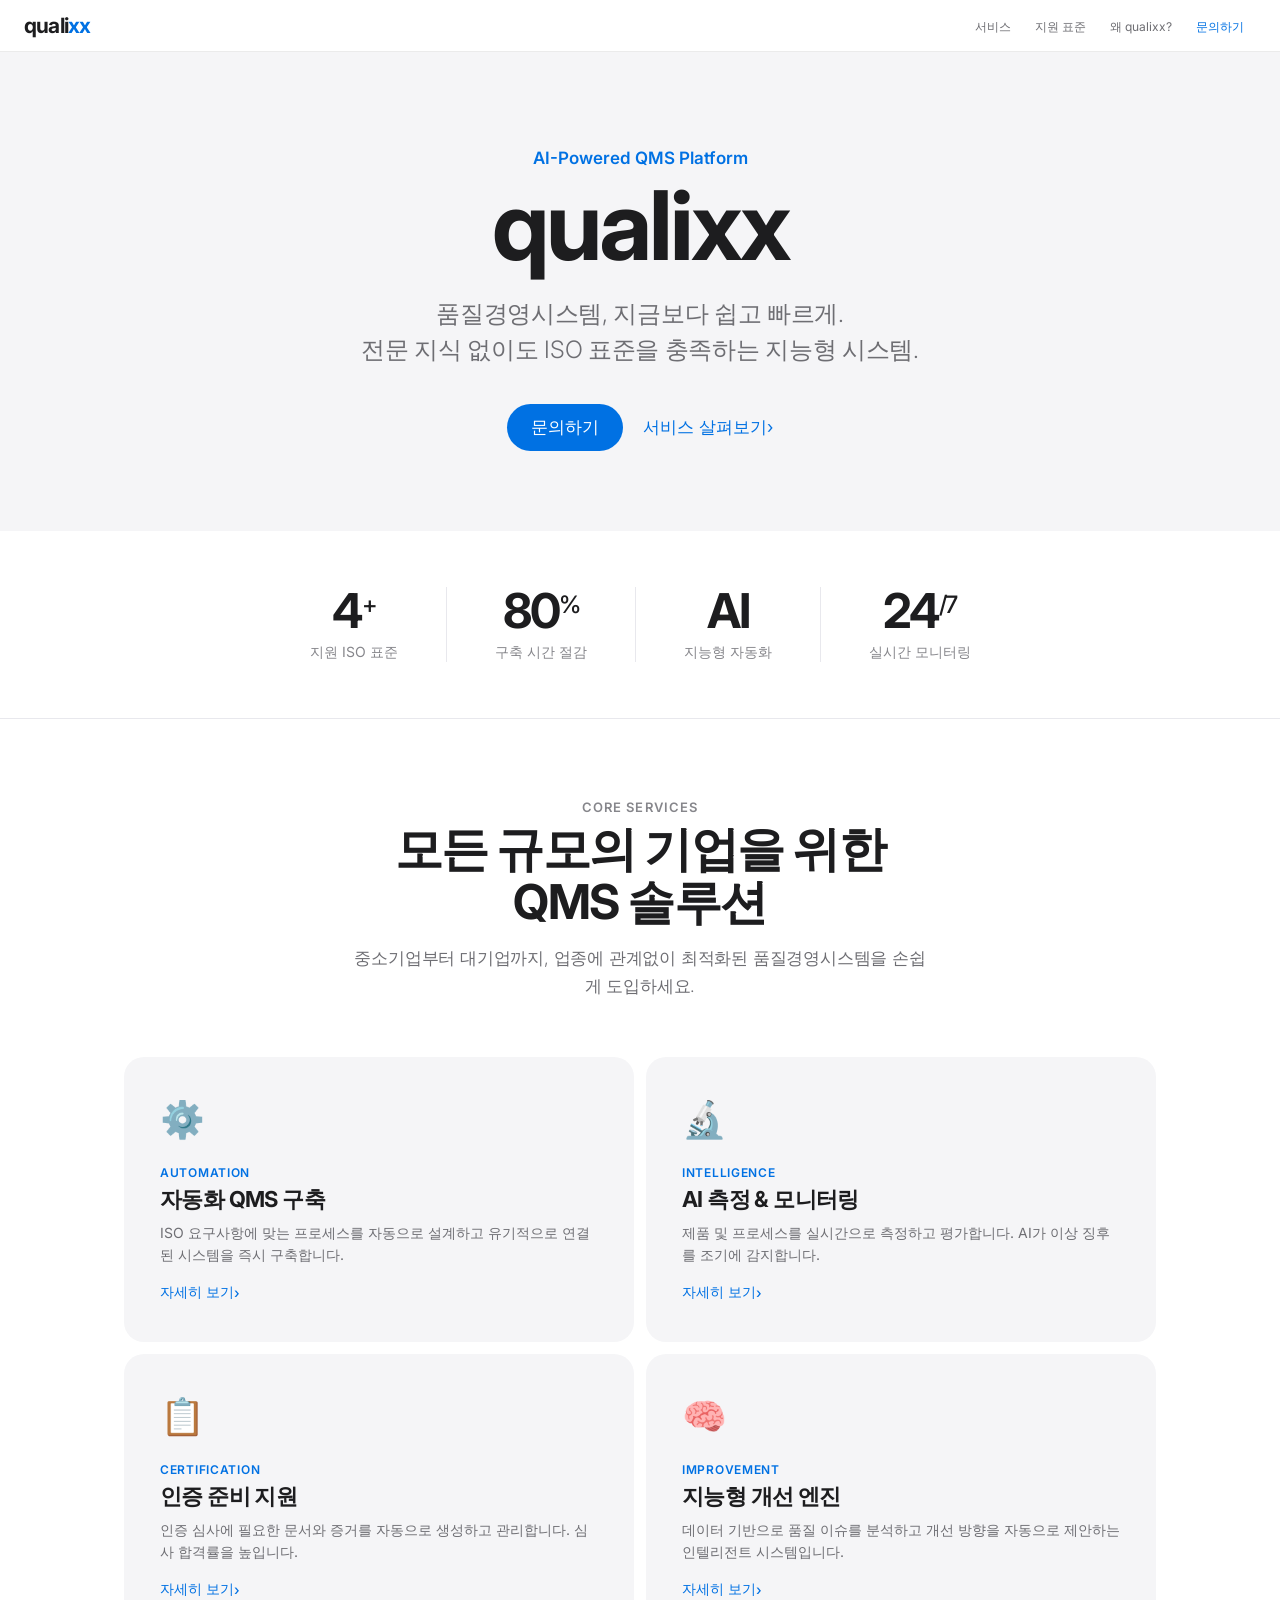
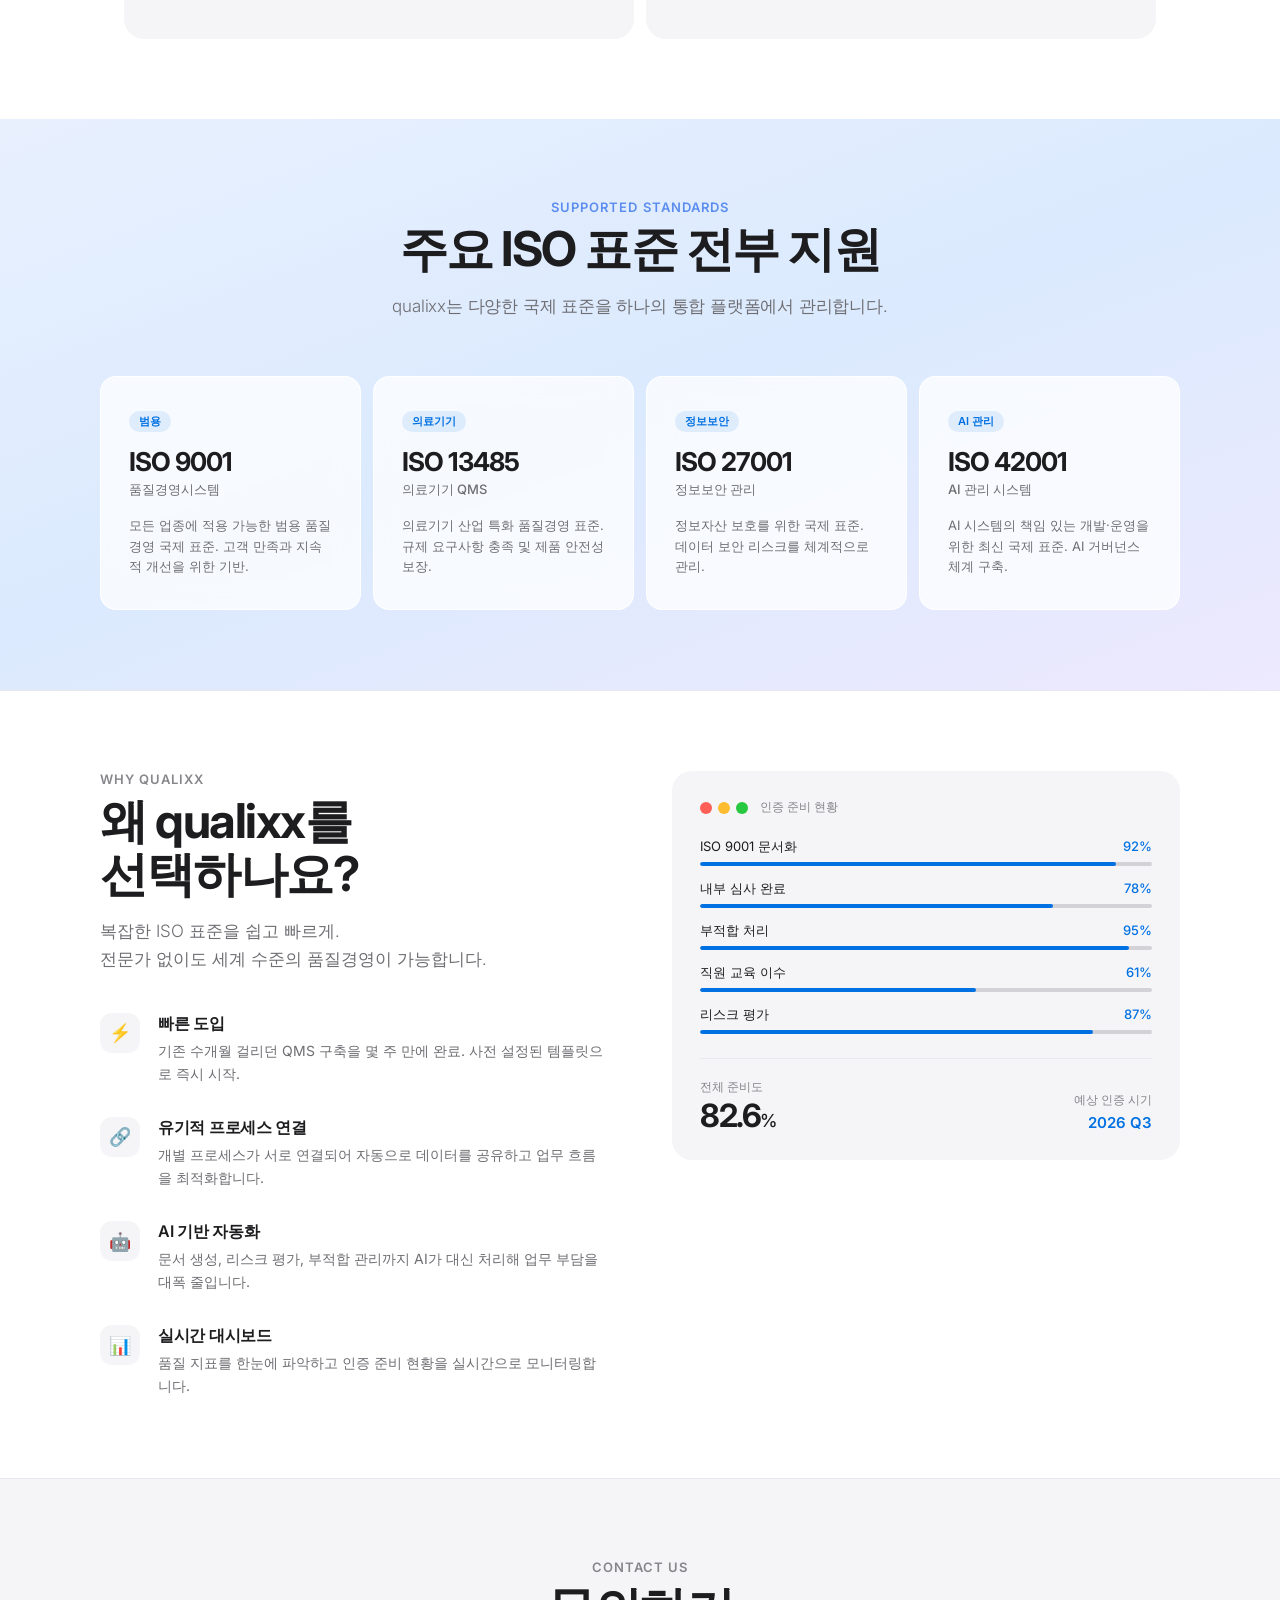
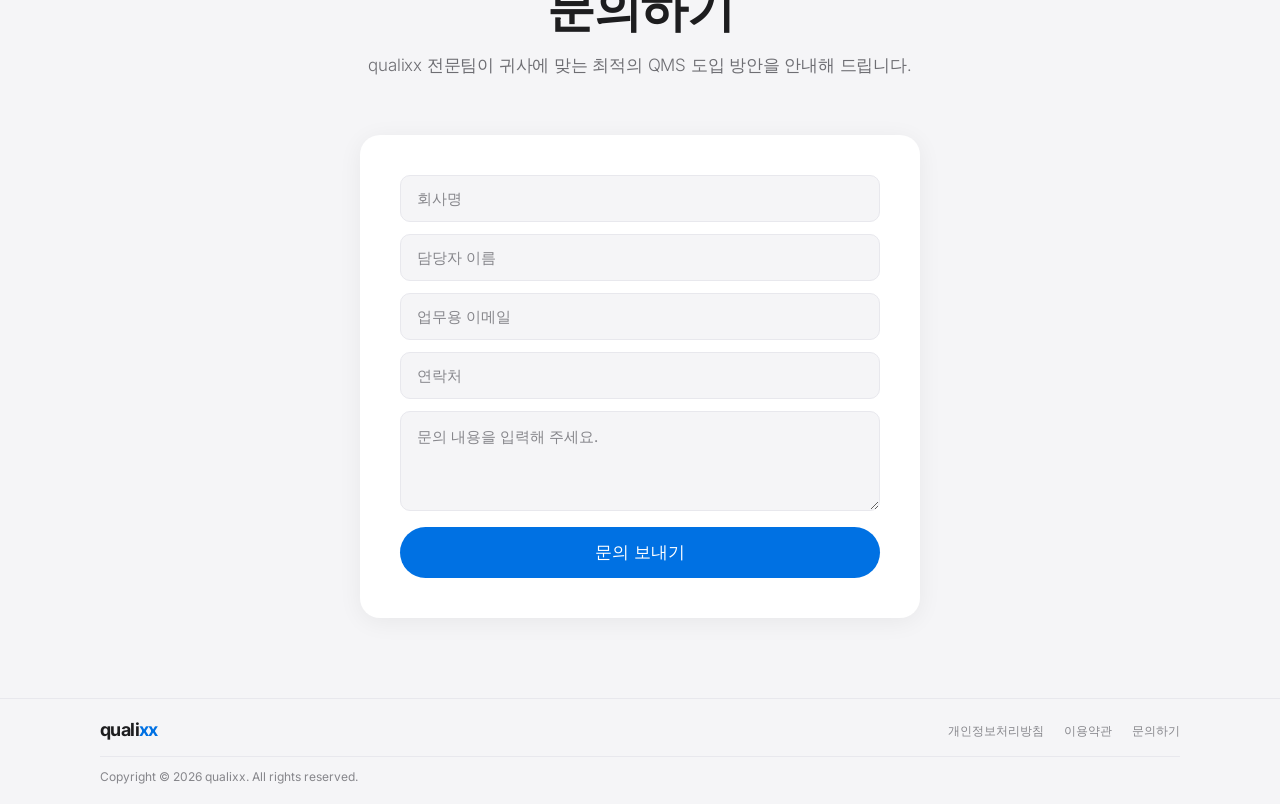
==== index.html @ cb3a75ba "Add files via upload" ====
<!DOCTYPE html>
<html lang="ko">
<head>
  <meta charset="UTF-8" />
  <meta name="viewport" content="width=device-width, initial-scale=1.0" />
  <title>qualixx — AI-Powered QMS Platform</title>
  <meta name="description" content="전문 지식 없이도 ISO 표준을 충족하는 품질경영시스템을 빠르게 구축하고 운영하세요." />
  <link rel="preconnect" href="https://fonts.googleapis.com" />
  <link rel="preconnect" href="https://fonts.gstatic.com" crossorigin />
  <link href="https://fonts.googleapis.com/css2?family=Inter:wght@300;400;500;600;700&display=swap" rel="stylesheet" />
  <style>
    * { margin: 0; padding: 0; box-sizing: border-box; }

    :root {
      --white: #ffffff;
      --black: #1d1d1f;
      --gray1: #f5f5f7;
      --gray2: #e8e8ed;
      --gray3: #d2d2d7;
      --blue: #0071e3;
      --blue-hover: #0077ed;
      --text-primary: #1d1d1f;
      --text-secondary: #6e6e73;
      --text-tertiary: #86868b;
    }

    body {
      font-family: 'Inter', -apple-system, BlinkMacSystemFont, 'Helvetica Neue', sans-serif;
      background: var(--white);
      color: var(--text-primary);
      -webkit-font-smoothing: antialiased;
      overflow-x: hidden;
    }

    /* NAV */
    nav {
      position: sticky; top: 0; z-index: 200;
      background: rgba(255,255,255,0.85);
      backdrop-filter: saturate(180%) blur(20px);
      -webkit-backdrop-filter: saturate(180%) blur(20px);
      border-bottom: 1px solid rgba(0,0,0,0.08);
      height: 52px; display: flex; align-items: center;
      padding: 0 24px; justify-content: space-between;
    }
    .nav-logo { font-size: 21px; font-weight: 700; letter-spacing: -0.8px; color: var(--black); text-decoration: none; }
    .nav-logo .q-accent { color: var(--blue); }
    .nav-links { display: flex; list-style: none; align-items: center; }
    .nav-links a { color: var(--text-secondary); text-decoration: none; font-size: 12px; padding: 0 12px; transition: color 0.15s; }
    .nav-links a:hover { color: var(--text-primary); }
    .nav-cta-link { color: var(--blue) !important; }

    /* HERO */
    .hero { background: var(--gray1); text-align: center; padding: 96px 24px 80px; }
    .hero-eyebrow { font-size: 17px; font-weight: 600; color: var(--blue); margin-bottom: 8px; animation: fadeUp 0.6s ease both; }
    .hero h1 { font-size: clamp(48px, 8vw, 96px); font-weight: 700; letter-spacing: -3px; line-height: 1.04; color: var(--black); margin-bottom: 20px; animation: fadeUp 0.6s 0.1s ease both; }
    .hero-sub { font-size: clamp(18px, 2.5vw, 24px); font-weight: 300; color: var(--text-secondary); line-height: 1.5; max-width: 600px; margin: 0 auto 36px; letter-spacing: -0.3px; animation: fadeUp 0.6s 0.2s ease both; }
    .hero-cta-row { display: flex; gap: 20px; justify-content: center; align-items: center; animation: fadeUp 0.6s 0.3s ease both; }
    @keyframes fadeUp { from { opacity: 0; transform: translateY(20px); } to { opacity: 1; transform: translateY(0); } }

    .cta-pill { display: inline-flex; align-items: center; background: var(--blue); color: #fff; font-size: 17px; font-weight: 400; padding: 12px 24px; border-radius: 980px; text-decoration: none; transition: background 0.15s; }
    .cta-pill:hover { background: var(--blue-hover); }
    .cta-link { font-size: 17px; font-weight: 400; color: var(--blue); text-decoration: none; display: inline-flex; align-items: center; transition: color 0.15s; }
    .cta-link:hover { color: var(--blue-hover); }
    .cta-link::after { content: ' ›'; }

    /* STATS */
    .stats-row { display: flex; justify-content: center; padding: 56px 24px; background: var(--white); border-bottom: 1px solid var(--gray2); }
    .stat-item { text-align: center; padding: 0 48px; border-right: 1px solid var(--gray2); }
    .stat-item:last-child { border-right: none; }
    .stat-num { font-size: 48px; font-weight: 700; letter-spacing: -2px; color: var(--black); line-height: 1; }
    .stat-num sup { font-size: 24px; font-weight: 500; vertical-align: top; margin-top: 6px; display: inline-block; }
    .stat-label { font-size: 14px; color: var(--text-tertiary); margin-top: 8px; }

    /* SECTION */
    .section { padding: 80px 24px; max-width: 1080px; margin: 0 auto; }
    .section-center { text-align: center; }
    .section-eyebrow { font-size: 13px; font-weight: 600; letter-spacing: 0.08em; text-transform: uppercase; color: var(--text-tertiary); margin-bottom: 8px; }
    .section-title { font-size: clamp(28px, 4vw, 48px); font-weight: 700; letter-spacing: -1.5px; color: var(--black); line-height: 1.1; margin-bottom: 16px; }
    .section-desc { font-size: 17px; font-weight: 300; color: var(--text-secondary); line-height: 1.65; max-width: 580px; margin: 0 auto 56px; letter-spacing: -0.2px; }

    /* SERVICES */
    .tile-grid { display: grid; grid-template-columns: 1fr 1fr; gap: 12px; }
    .tile { background: var(--gray1); border-radius: 20px; padding: 40px 36px; text-align: left; transition: background 0.2s; min-height: 240px; display: flex; flex-direction: column; justify-content: flex-end; }
    .tile:hover { background: #ebebf0; }
    .tile-icon { font-size: 36px; margin-bottom: auto; padding-bottom: 24px; display: block; }
    .tile-eyebrow { font-size: 12px; font-weight: 600; text-transform: uppercase; letter-spacing: 0.06em; color: var(--blue); margin-bottom: 6px; }
    .tile-title { font-size: 22px; font-weight: 700; letter-spacing: -0.6px; color: var(--black); line-height: 1.2; margin-bottom: 10px; }
    .tile-desc { font-size: 14px; color: var(--text-secondary); line-height: 1.6; }
    .tile-cta { display: inline-flex; align-items: center; margin-top: 16px; font-size: 14px; color: var(--blue); text-decoration: none; font-weight: 500; }
    .tile-cta::after { content: ' ›'; }
    .tile-cta:hover { color: var(--blue-hover); }

    /* ISO */
    .iso-section { background: linear-gradient(160deg, #e8f0fe 0%, #dbeafe 50%, #ede9fe 100%); padding: 80px 24px; }
    .iso-inner { max-width: 1080px; margin: 0 auto; }
    .iso-grid { display: grid; grid-template-columns: repeat(4, 1fr); gap: 12px; }
    .iso-tile { background: rgba(255,255,255,0.75); backdrop-filter: blur(12px); -webkit-backdrop-filter: blur(12px); border: 1px solid rgba(255,255,255,0.9); border-radius: 16px; padding: 32px 28px; transition: background 0.2s, transform 0.2s; }
    .iso-tile:hover { background: rgba(255,255,255,0.92); transform: translateY(-2px); }
    .iso-num { font-size: 26px; font-weight: 700; color: var(--black); letter-spacing: -1px; margin-bottom: 4px; }
    .iso-name { font-size: 13px; font-weight: 500; color: var(--text-secondary); margin-bottom: 16px; }
    .iso-badge { display: inline-block; background: rgba(0,113,227,0.1); color: var(--blue); font-size: 11px; font-weight: 600; padding: 3px 10px; border-radius: 980px; margin-bottom: 14px; }
    .iso-desc { font-size: 13px; color: var(--text-secondary); line-height: 1.6; }

    /* WHY */
    .why-section { background: var(--white); padding: 80px 24px; border-top: 1px solid var(--gray2); }
    .why-inner { max-width: 1080px; margin: 0 auto; display: grid; grid-template-columns: 1fr 1fr; gap: 64px; align-items: start; }
    .why-features { display: flex; flex-direction: column; gap: 32px; margin-top: 40px; }
    .why-item { display: flex; gap: 18px; }
    .why-icon-wrap { width: 40px; height: 40px; border-radius: 12px; background: var(--gray1); display: flex; align-items: center; justify-content: center; font-size: 18px; flex-shrink: 0; }
    .why-item-title { font-size: 16px; font-weight: 600; color: var(--black); letter-spacing: -0.3px; margin-bottom: 4px; }
    .why-item-desc { font-size: 14px; color: var(--text-secondary); line-height: 1.65; }

    /* DASHBOARD */
    .dashboard-panel { background: var(--gray1); border-radius: 20px; padding: 28px; }
    .dp-header { display: flex; align-items: center; gap: 6px; margin-bottom: 22px; }
    .dp-dot { width: 12px; height: 12px; border-radius: 50%; }
    .dp-dot-r { background: #ff5f57; } .dp-dot-y { background: #febc2e; } .dp-dot-g { background: #28c840; }
    .dp-label { font-size: 12px; color: var(--text-tertiary); margin-left: 6px; }
    .dp-prog-rows { display: flex; flex-direction: column; gap: 14px; }
    .dp-prog-label { display: flex; justify-content: space-between; margin-bottom: 6px; }
    .dp-prog-name { font-size: 13px; color: var(--text-primary); }
    .dp-prog-pct { font-size: 13px; color: var(--blue); font-weight: 500; }
    .dp-prog-track { height: 4px; background: var(--gray3); border-radius: 100px; overflow: hidden; }
    .dp-prog-fill { height: 100%; background: var(--blue); border-radius: 100px; }
    .dp-footer { margin-top: 24px; padding-top: 20px; border-top: 1px solid var(--gray2); display: flex; justify-content: space-between; align-items: flex-end; }
    .dp-total-label { font-size: 12px; color: var(--text-tertiary); }
    .dp-total-num { font-size: 32px; font-weight: 700; color: var(--black); letter-spacing: -1.5px; line-height: 1; margin-top: 4px; }
    .dp-total-num span { font-size: 18px; font-weight: 500; }
    .dp-cert-label { font-size: 12px; color: var(--text-tertiary); text-align: right; }
    .dp-cert-val { font-size: 15px; font-weight: 600; color: var(--blue); text-align: right; margin-top: 4px; }

    /* CONTACT */
    .contact-section { background: var(--gray1); padding: 80px 24px; text-align: center; border-top: 1px solid var(--gray2); }
    .contact-inner { max-width: 560px; margin: 0 auto; }
    .contact-card { background: var(--white); border-radius: 20px; padding: 40px; text-align: left; box-shadow: 0 4px 24px rgba(0,0,0,0.06); }
    .contact-input { width: 100%; background: var(--gray1); border: 1px solid var(--gray2); border-radius: 10px; padding: 13px 16px; color: var(--text-primary); font-size: 15px; font-family: 'Inter', sans-serif; outline: none; transition: border-color 0.2s, background 0.2s; margin-bottom: 12px; display: block; -webkit-appearance: none; }
    .contact-input::placeholder { color: var(--text-tertiary); }
    .contact-input:focus { border-color: var(--blue); background: var(--white); }
    textarea.contact-input { resize: vertical; min-height: 100px; line-height: 1.6; }
    .contact-submit { width: 100%; background: var(--blue); color: #fff; padding: 14px; border-radius: 980px; font-size: 17px; font-weight: 400; border: none; cursor: pointer; font-family: 'Inter', sans-serif; margin-top: 4px; transition: background 0.15s; }
    .contact-submit:hover { background: var(--blue-hover); }

    /* FOOTER */
    footer { background: var(--gray1); border-top: 1px solid var(--gray2); padding: 20px 24px; }
    .footer-top { max-width: 1080px; margin: 0 auto; display: flex; justify-content: space-between; align-items: center; padding-bottom: 16px; border-bottom: 1px solid var(--gray2); }
    .footer-logo { font-size: 18px; font-weight: 700; letter-spacing: -0.6px; color: var(--black); }
    .footer-logo .q-accent { color: var(--blue); }
    .footer-links { display: flex; gap: 20px; list-style: none; }
    .footer-links a { font-size: 12px; color: var(--text-tertiary); text-decoration: none; }
    .footer-links a:hover { color: var(--text-secondary); }
    .footer-bottom { max-width: 1080px; margin: 12px auto 0; font-size: 12px; color: var(--text-tertiary); }

    @media (max-width: 768px) {
      .tile-grid { grid-template-columns: 1fr; }
      .iso-grid { grid-template-columns: 1fr 1fr; }
      .why-inner { grid-template-columns: 1fr; gap: 40px; }
      .nav-links { display: none; }
      .stats-row { flex-wrap: wrap; gap: 32px; }
      .stat-item { border-right: none; padding: 0 24px; }
    }
  </style>
</head>
<body>

<!-- NAV -->
<nav>
  <a class="nav-logo" href="#">quali<span class="q-accent">xx</span></a>
  <ul class="nav-links">
    <li><a href="#services">서비스</a></li>
    <li><a href="#standards">지원 표준</a></li>
    <li><a href="#why">왜 qualixx?</a></li>
    <li><a href="#contact" class="nav-cta-link">문의하기</a></li>
  </ul>
</nav>

<!-- HERO -->
<div class="hero">
  <div class="hero-eyebrow">AI-Powered QMS Platform</div>
  <h1>qualixx</h1>
  <p class="hero-sub">품질경영시스템, 지금보다 쉽고 빠르게.<br>전문 지식 없이도 ISO 표준을 충족하는 지능형 시스템.</p>
  <div class="hero-cta-row">
    <a href="#contact" class="cta-pill">문의하기</a>
    <a href="#services" class="cta-link">서비스 살펴보기</a>
  </div>
</div>

<!-- STATS -->
<div class="stats-row">
  <div class="stat-item"><div class="stat-num">4<sup>+</sup></div><div class="stat-label">지원 ISO 표준</div></div>
  <div class="stat-item"><div class="stat-num">80<sup>%</sup></div><div class="stat-label">구축 시간 절감</div></div>
  <div class="stat-item"><div class="stat-num">AI</div><div class="stat-label">지능형 자동화</div></div>
  <div class="stat-item"><div class="stat-num">24<sup>/7</sup></div><div class="stat-label">실시간 모니터링</div></div>
</div>

<!-- SERVICES -->
<div class="section section-center" id="services">
  <div class="section-eyebrow">Core Services</div>
  <h2 class="section-title">모든 규모의 기업을 위한<br>QMS 솔루션</h2>
  <p class="section-desc">중소기업부터 대기업까지, 업종에 관계없이 최적화된 품질경영시스템을 손쉽게 도입하세요.</p>
  <div class="tile-grid">
    <div class="tile"><span class="tile-icon">⚙️</span><div class="tile-eyebrow">Automation</div><div class="tile-title">자동화 QMS 구축</div><div class="tile-desc">ISO 요구사항에 맞는 프로세스를 자동으로 설계하고 유기적으로 연결된 시스템을 즉시 구축합니다.</div><a class="tile-cta" href="#">자세히 보기</a></div>
    <div class="tile"><span class="tile-icon">🔬</span><div class="tile-eyebrow">Intelligence</div><div class="tile-title">AI 측정 & 모니터링</div><div class="tile-desc">제품 및 프로세스를 실시간으로 측정하고 평가합니다. AI가 이상 징후를 조기에 감지합니다.</div><a class="tile-cta" href="#">자세히 보기</a></div>
    <div class="tile"><span class="tile-icon">📋</span><div class="tile-eyebrow">Certification</div><div class="tile-title">인증 준비 지원</div><div class="tile-desc">인증 심사에 필요한 문서와 증거를 자동으로 생성하고 관리합니다. 심사 합격률을 높입니다.</div><a class="tile-cta" href="#">자세히 보기</a></div>
    <div class="tile"><span class="tile-icon">🧠</span><div class="tile-eyebrow">Improvement</div><div class="tile-title">지능형 개선 엔진</div><div class="tile-desc">데이터 기반으로 품질 이슈를 분석하고 개선 방향을 자동으로 제안하는 인텔리전트 시스템입니다.</div><a class="tile-cta" href="#">자세히 보기</a></div>
  </div>
</div>

<!-- ISO STANDARDS -->
<div class="iso-section" id="standards">
  <div class="iso-inner">
    <div style="text-align:center; margin-bottom:48px;">
      <div class="section-eyebrow" style="color:#5b8dee;">Supported Standards</div>
      <h2 class="section-title">주요 ISO 표준 전부 지원</h2>
      <p class="section-desc">qualixx는 다양한 국제 표준을 하나의 통합 플랫폼에서 관리합니다.</p>
    </div>
    <div class="iso-grid">
      <div class="iso-tile"><div class="iso-badge">범용</div><div class="iso-num">ISO 9001</div><div class="iso-name">품질경영시스템</div><div class="iso-desc">모든 업종에 적용 가능한 범용 품질경영 국제 표준. 고객 만족과 지속적 개선을 위한 기반.</div></div>
      <div class="iso-tile"><div class="iso-badge">의료기기</div><div class="iso-num">ISO 13485</div><div class="iso-name">의료기기 QMS</div><div class="iso-desc">의료기기 산업 특화 품질경영 표준. 규제 요구사항 충족 및 제품 안전성 보장.</div></div>
      <div class="iso-tile"><div class="iso-badge">정보보안</div><div class="iso-num">ISO 27001</div><div class="iso-name">정보보안 관리</div><div class="iso-desc">정보자산 보호를 위한 국제 표준. 데이터 보안 리스크를 체계적으로 관리.</div></div>
      <div class="iso-tile"><div class="iso-badge">AI 관리</div><div class="iso-num">ISO 42001</div><div class="iso-name">AI 관리 시스템</div><div class="iso-desc">AI 시스템의 책임 있는 개발·운영을 위한 최신 국제 표준. AI 거버넌스 체계 구축.</div></div>
    </div>
  </div>
</div>

<!-- WHY QUALIXX -->
<div class="why-section" id="why">
  <div class="why-inner">
    <div>
      <div class="section-eyebrow">Why qualixx</div>
      <h2 class="section-title">왜 qualixx를<br>선택하나요?</h2>
      <p style="font-size:17px;font-weight:300;color:var(--text-secondary);line-height:1.65;margin-top:16px;">복잡한 ISO 표준을 쉽고 빠르게.<br>전문가 없이도 세계 수준의 품질경영이 가능합니다.</p>
      <div class="why-features">
        <div class="why-item"><div class="why-icon-wrap">⚡</div><div><div class="why-item-title">빠른 도입</div><div class="why-item-desc">기존 수개월 걸리던 QMS 구축을 몇 주 만에 완료. 사전 설정된 템플릿으로 즉시 시작.</div></div></div>
        <div class="why-item"><div class="why-icon-wrap">🔗</div><div><div class="why-item-title">유기적 프로세스 연결</div><div class="why-item-desc">개별 프로세스가 서로 연결되어 자동으로 데이터를 공유하고 업무 흐름을 최적화합니다.</div></div></div>
        <div class="why-item"><div class="why-icon-wrap">🤖</div><div><div class="why-item-title">AI 기반 자동화</div><div class="why-item-desc">문서 생성, 리스크 평가, 부적합 관리까지 AI가 대신 처리해 업무 부담을 대폭 줄입니다.</div></div></div>
        <div class="why-item"><div class="why-icon-wrap">📊</div><div><div class="why-item-title">실시간 대시보드</div><div class="why-item-desc">품질 지표를 한눈에 파악하고 인증 준비 현황을 실시간으로 모니터링합니다.</div></div></div>
      </div>
    </div>
    <div>
      <div class="dashboard-panel">
        <div class="dp-header">
          <div class="dp-dot dp-dot-r"></div><div class="dp-dot dp-dot-y"></div><div class="dp-dot dp-dot-g"></div>
          <span class="dp-label">인증 준비 현황</span>
        </div>
        <div class="dp-prog-rows">
          <div><div class="dp-prog-label"><span class="dp-prog-name">ISO 9001 문서화</span><span class="dp-prog-pct">92%</span></div><div class="dp-prog-track"><div class="dp-prog-fill" style="width:92%;"></div></div></div>
          <div><div class="dp-prog-label"><span class="dp-prog-name">내부 심사 완료</span><span class="dp-prog-pct">78%</span></div><div class="dp-prog-track"><div class="dp-prog-fill" style="width:78%;"></div></div></div>
          <div><div class="dp-prog-label"><span class="dp-prog-name">부적합 처리</span><span class="dp-prog-pct">95%</span></div><div class="dp-prog-track"><div class="dp-prog-fill" style="width:95%;"></div></div></div>
          <div><div class="dp-prog-label"><span class="dp-prog-name">직원 교육 이수</span><span class="dp-prog-pct">61%</span></div><div class="dp-prog-track"><div class="dp-prog-fill" style="width:61%;"></div></div></div>
          <div><div class="dp-prog-label"><span class="dp-prog-name">리스크 평가</span><span class="dp-prog-pct">87%</span></div><div class="dp-prog-track"><div class="dp-prog-fill" style="width:87%;"></div></div></div>
        </div>
        <div class="dp-footer">
          <div><div class="dp-total-label">전체 준비도</div><div class="dp-total-num">82.6<span>%</span></div></div>
          <div><div class="dp-cert-label">예상 인증 시기</div><div class="dp-cert-val">2026 Q3</div></div>
        </div>
      </div>
    </div>
  </div>
</div>

<!-- CONTACT -->
<div class="contact-section" id="contact">
  <div class="contact-inner">
    <div class="section-eyebrow">Contact Us</div>
    <h2 class="section-title">문의하기</h2>
    <p class="section-desc">qualixx 전문팀이 귀사에 맞는 최적의 QMS 도입 방안을 안내해 드립니다.</p>
    <div class="contact-card">
      <input type="text" class="contact-input" id="f-company" placeholder="회사명" />
      <input type="text" class="contact-input" id="f-name" placeholder="담당자 이름" />
      <input type="email" class="contact-input" id="f-email" placeholder="업무용 이메일" />
      <input type="tel" class="contact-input" id="f-tel" placeholder="연락처" />
      <textarea class="contact-input" id="f-msg" placeholder="문의 내용을 입력해 주세요."></textarea>
      <button class="contact-submit" id="sendBtn">문의 보내기</button>
    </div>
  </div>
</div>

<!-- FOOTER -->
<footer>
  <div class="footer-top">
    <div class="footer-logo">quali<span class="q-accent">xx</span></div>
    <ul class="footer-links">
      <li><a href="#">개인정보처리방침</a></li>
      <li><a href="#">이용약관</a></li>
      <li><a href="#contact">문의하기</a></li>
    </ul>
  </div>
  <div class="footer-bottom">Copyright © 2026 qualixx. All rights reserved.</div>
</footer>

<script>
  document.getElementById('sendBtn').addEventListener('click', function () {
    var company = document.getElementById('f-company').value.trim();
    var name    = document.getElementById('f-name').value.trim();
    var email   = document.getElementById('f-email').value.trim();
    var tel     = document.getElementById('f-tel').value.trim();
    var msg     = document.getElementById('f-msg').value.trim();
    if (!company || !name || !email || !msg) {
      alert('회사명, 담당자 이름, 이메일, 문의 내용은 필수 항목입니다.');
      return;
    }
    var subject = encodeURIComponent('[qualixx 문의] ' + company + ' - ' + name);
    var body = encodeURIComponent(
      '회사명: ' + company + '\n' +
      '담당자: ' + name + '\n' +
      '이메일: ' + email + '\n' +
      '연락처: ' + (tel || '미입력') + '\n\n' +
      '문의 내용:\n' + msg
    );
    window.location.href = 'mailto:support@qualixx.ai?subject=' + subject + '&body=' + body;
  });
</script>

</body>
</html>
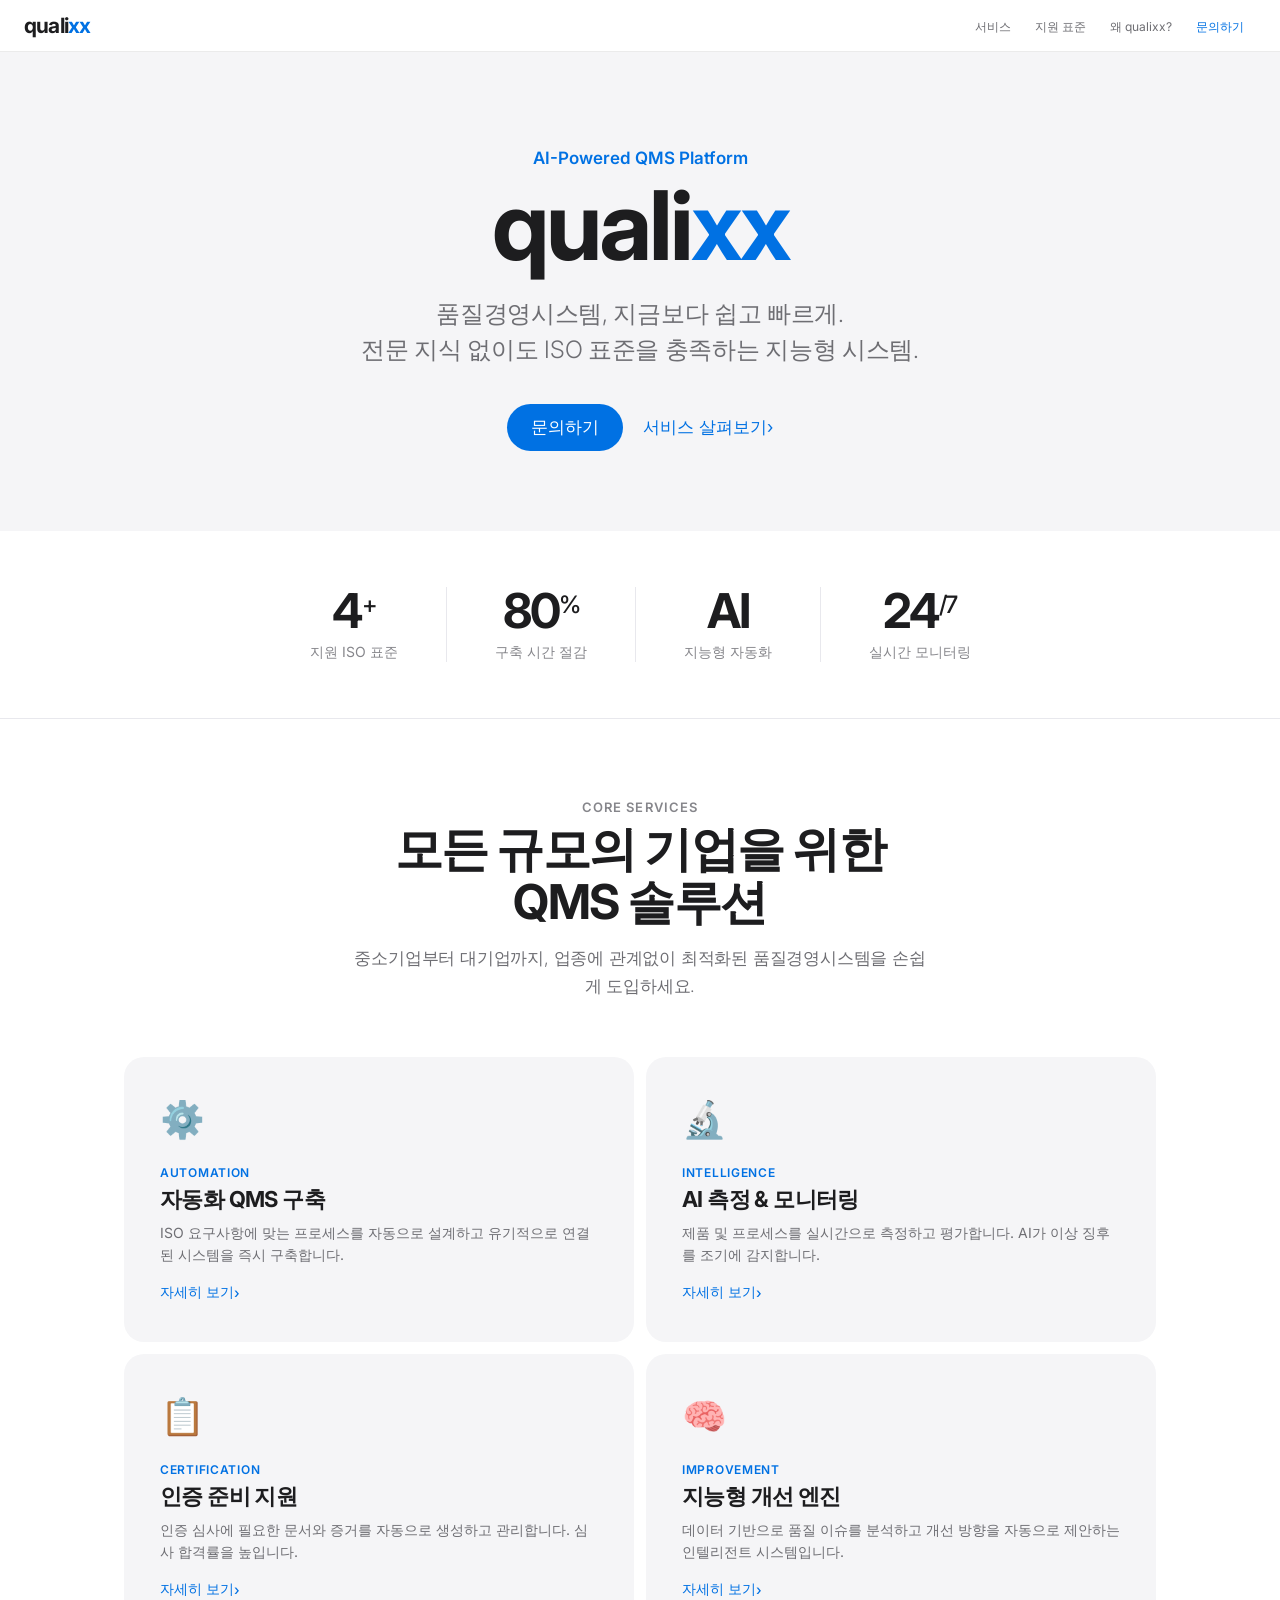
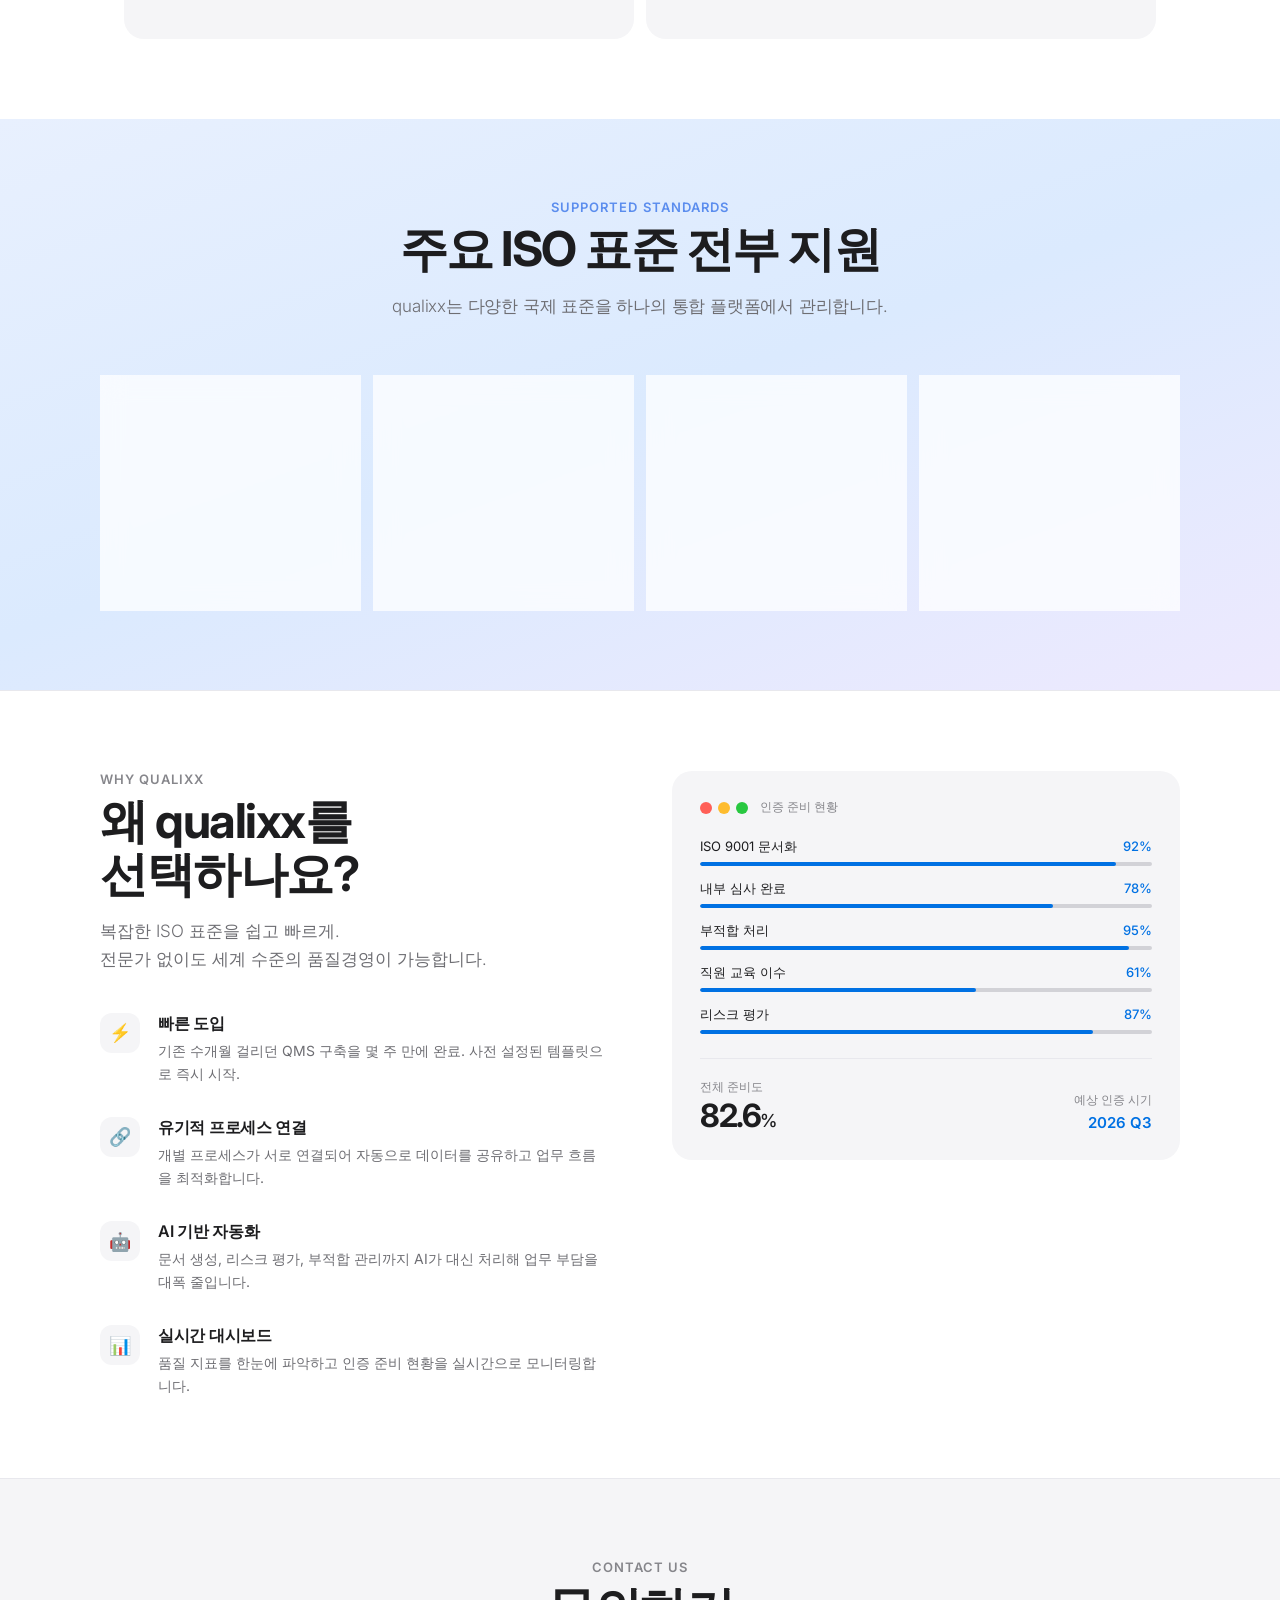
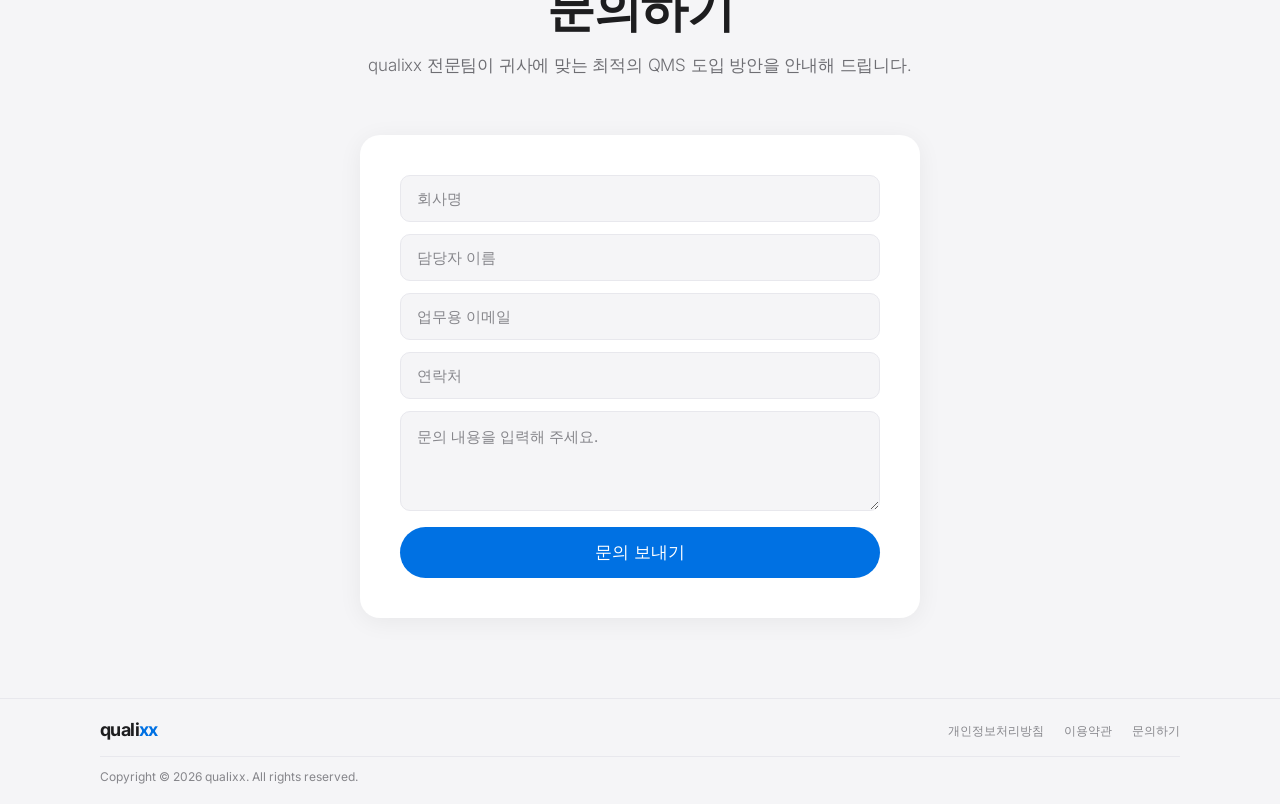
==== commit 8d524230: "Add files via upload" ====
--- a/index.html
+++ b/index.html
@@ -32,7 +32,6 @@
       overflow-x: hidden;
     }
 
-    /* NAV */
     nav {
       position: sticky; top: 0; z-index: 200;
       background: rgba(255,255,255,0.85);
@@ -49,10 +48,10 @@
     .nav-links a:hover { color: var(--text-primary); }
     .nav-cta-link { color: var(--blue) !important; }
 
-    /* HERO */
     .hero { background: var(--gray1); text-align: center; padding: 96px 24px 80px; }
     .hero-eyebrow { font-size: 17px; font-weight: 600; color: var(--blue); margin-bottom: 8px; animation: fadeUp 0.6s ease both; }
     .hero h1 { font-size: clamp(48px, 8vw, 96px); font-weight: 700; letter-spacing: -3px; line-height: 1.04; color: var(--black); margin-bottom: 20px; animation: fadeUp 0.6s 0.1s ease both; }
+    .hero h1 .q-accent { color: var(--blue); }
     .hero-sub { font-size: clamp(18px, 2.5vw, 24px); font-weight: 300; color: var(--text-secondary); line-height: 1.5; max-width: 600px; margin: 0 auto 36px; letter-spacing: -0.3px; animation: fadeUp 0.6s 0.2s ease both; }
     .hero-cta-row { display: flex; gap: 20px; justify-content: center; align-items: center; animation: fadeUp 0.6s 0.3s ease both; }
     @keyframes fadeUp { from { opacity: 0; transform: translateY(20px); } to { opacity: 1; transform: translateY(0); } }
@@ -63,7 +62,6 @@
     .cta-link:hover { color: var(--blue-hover); }
     .cta-link::after { content: ' ›'; }
 
-    /* STATS */
     .stats-row { display: flex; justify-content: center; padding: 56px 24px; background: var(--white); border-bottom: 1px solid var(--gray2); }
     .stat-item { text-align: center; padding: 0 48px; border-right: 1px solid var(--gray2); }
     .stat-item:last-child { border-right: none; }
@@ -71,14 +69,12 @@
     .stat-num sup { font-size: 24px; font-weight: 500; vertical-align: top; margin-top: 6px; display: inline-block; }
     .stat-label { font-size: 14px; color: var(--text-tertiary); margin-top: 8px; }
 
-    /* SECTION */
     .section { padding: 80px 24px; max-width: 1080px; margin: 0 auto; }
     .section-center { text-align: center; }
     .section-eyebrow { font-size: 13px; font-weight: 600; letter-spacing: 0.08em; text-transform: uppercase; color: var(--text-tertiary); margin-bottom: 8px; }
     .section-title { font-size: clamp(28px, 4vw, 48px); font-weight: 700; letter-spacing: -1.5px; color: var(--black); line-height: 1.1; margin-bottom: 16px; }
     .section-desc { font-size: 17px; font-weight: 300; color: var(--text-secondary); line-height: 1.65; max-width: 580px; margin: 0 auto 56px; letter-spacing: -0.2px; }
 
-    /* SERVICES */
     .tile-grid { display: grid; grid-template-columns: 1fr 1fr; gap: 12px; }
     .tile { background: var(--gray1); border-radius: 20px; padding: 40px 36px; text-align: left; transition: background 0.2s; min-height: 240px; display: flex; flex-direction: column; justify-content: flex-end; }
     .tile:hover { background: #ebebf0; }
@@ -90,7 +86,6 @@
     .tile-cta::after { content: ' ›'; }
     .tile-cta:hover { color: var(--blue-hover); }
 
-    /* ISO */
     .iso-section { background: linear-gradient(160deg, #e8f0fe 0%, #dbeafe 50%, #ede9fe 100%); padding: 80px 24px; }
     .iso-inner { max-width: 1080px; margin: 0 auto; }
     .iso-grid { display: grid; grid-template-columns: repeat(4, 1fr); gap: 12px; }
@@ -101,7 +96,6 @@
     .iso-badge { display: inline-block; background: rgba(0,113,227,0.1); color: var(--blue); font-size: 11px; font-weight: 600; padding: 3px 10px; border-radius: 980px; margin-bottom: 14px; }
     .iso-desc { font-size: 13px; color: var(--text-secondary); line-height: 1.6; }
 
-    /* WHY */
     .why-section { background: var(--white); padding: 80px 24px; border-top: 1px solid var(--gray2); }
     .why-inner { max-width: 1080px; margin: 0 auto; display: grid; grid-template-columns: 1fr 1fr; gap: 64px; align-items: start; }
     .why-features { display: flex; flex-direction: column; gap: 32px; margin-top: 40px; }
@@ -110,7 +104,6 @@
     .why-item-title { font-size: 16px; font-weight: 600; color: var(--black); letter-spacing: -0.3px; margin-bottom: 4px; }
     .why-item-desc { font-size: 14px; color: var(--text-secondary); line-height: 1.65; }
 
-    /* DASHBOARD */
     .dashboard-panel { background: var(--gray1); border-radius: 20px; padding: 28px; }
     .dp-header { display: flex; align-items: center; gap: 6px; margin-bottom: 22px; }
     .dp-dot { width: 12px; height: 12px; border-radius: 50%; }
@@ -129,7 +122,6 @@
     .dp-cert-label { font-size: 12px; color: var(--text-tertiary); text-align: right; }
     .dp-cert-val { font-size: 15px; font-weight: 600; color: var(--blue); text-align: right; margin-top: 4px; }
 
-    /* CONTACT */
     .contact-section { background: var(--gray1); padding: 80px 24px; text-align: center; border-top: 1px solid var(--gray2); }
     .contact-inner { max-width: 560px; margin: 0 auto; }
     .contact-card { background: var(--white); border-radius: 20px; padding: 40px; text-align: left; box-shadow: 0 4px 24px rgba(0,0,0,0.06); }
@@ -140,7 +132,6 @@
     .contact-submit { width: 100%; background: var(--blue); color: #fff; padding: 14px; border-radius: 980px; font-size: 17px; font-weight: 400; border: none; cursor: pointer; font-family: 'Inter', sans-serif; margin-top: 4px; transition: background 0.15s; }
     .contact-submit:hover { background: var(--blue-hover); }
 
-    /* FOOTER */
     footer { background: var(--gray1); border-top: 1px solid var(--gray2); padding: 20px 24px; }
     .footer-top { max-width: 1080px; margin: 0 auto; display: flex; justify-content: space-between; align-items: center; padding-bottom: 16px; border-bottom: 1px solid var(--gray2); }
     .footer-logo { font-size: 18px; font-weight: 700; letter-spacing: -0.6px; color: var(--black); }
@@ -162,7 +153,6 @@
 </head>
 <body>
 
-<!-- NAV -->
 <nav>
   <a class="nav-logo" href="#">quali<span class="q-accent">xx</span></a>
   <ul class="nav-links">
@@ -173,10 +163,9 @@
   </ul>
 </nav>
 
-<!-- HERO -->
 <div class="hero">
   <div class="hero-eyebrow">AI-Powered QMS Platform</div>
-  <h1>qualixx</h1>
+  <h1>quali<span class="q-accent">xx</span></h1>
   <p class="hero-sub">품질경영시스템, 지금보다 쉽고 빠르게.<br>전문 지식 없이도 ISO 표준을 충족하는 지능형 시스템.</p>
   <div class="hero-cta-row">
     <a href="#contact" class="cta-pill">문의하기</a>
@@ -184,7 +173,6 @@
   </div>
 </div>
 
-<!-- STATS -->
 <div class="stats-row">
   <div class="stat-item"><div class="stat-num">4<sup>+</sup></div><div class="stat-label">지원 ISO 표준</div></div>
   <div class="stat-item"><div class="stat-num">80<sup>%</sup></div><div class="stat-label">구축 시간 절감</div></div>
@@ -192,7 +180,6 @@
   <div class="stat-item"><div class="stat-num">24<sup>/7</sup></div><div class="stat-label">실시간 모니터링</div></div>
 </div>
 
-<!-- SERVICES -->
 <div class="section section-center" id="services">
   <div class="section-eyebrow">Core Services</div>
   <h2 class="section-title">모든 규모의 기업을 위한<br>QMS 솔루션</h2>
@@ -205,7 +192,6 @@
   </div>
 </div>
 
-<!-- ISO STANDARDS -->
 <div class="iso-section" id="standards">
   <div class="iso-inner">
     <div style="text-align:center; margin-bottom:48px;">
@@ -222,7 +208,6 @@
   </div>
 </div>
 
-<!-- WHY QUALIXX -->
 <div class="why-section" id="why">
   <div class="why-inner">
     <div>
@@ -258,7 +243,6 @@
   </div>
 </div>
 
-<!-- CONTACT -->
 <div class="contact-section" id="contact">
   <div class="contact-inner">
     <div class="section-eyebrow">Contact Us</div>
@@ -275,7 +259,6 @@
   </div>
 </div>
 
-<!-- FOOTER -->
 <footer>
   <div class="footer-top">
     <div class="footer-logo">quali<span class="q-accent">xx</span></div>
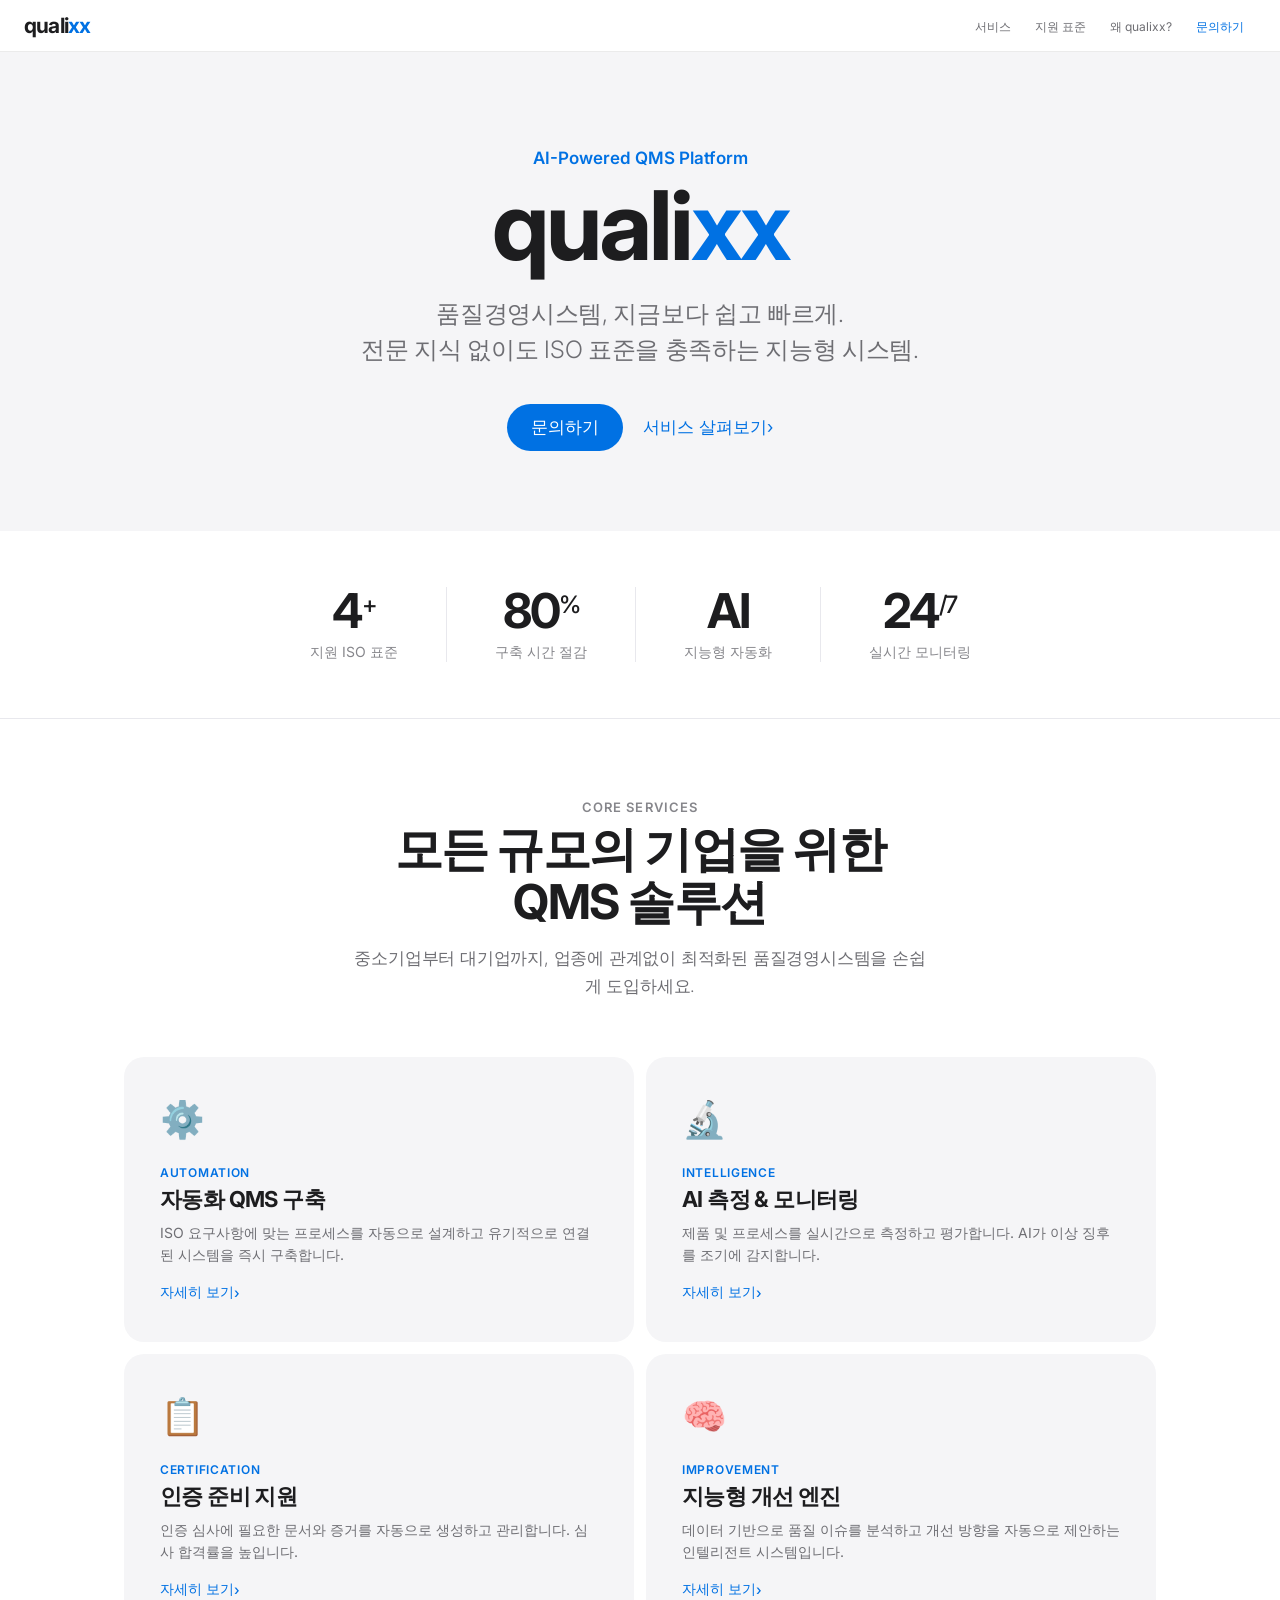
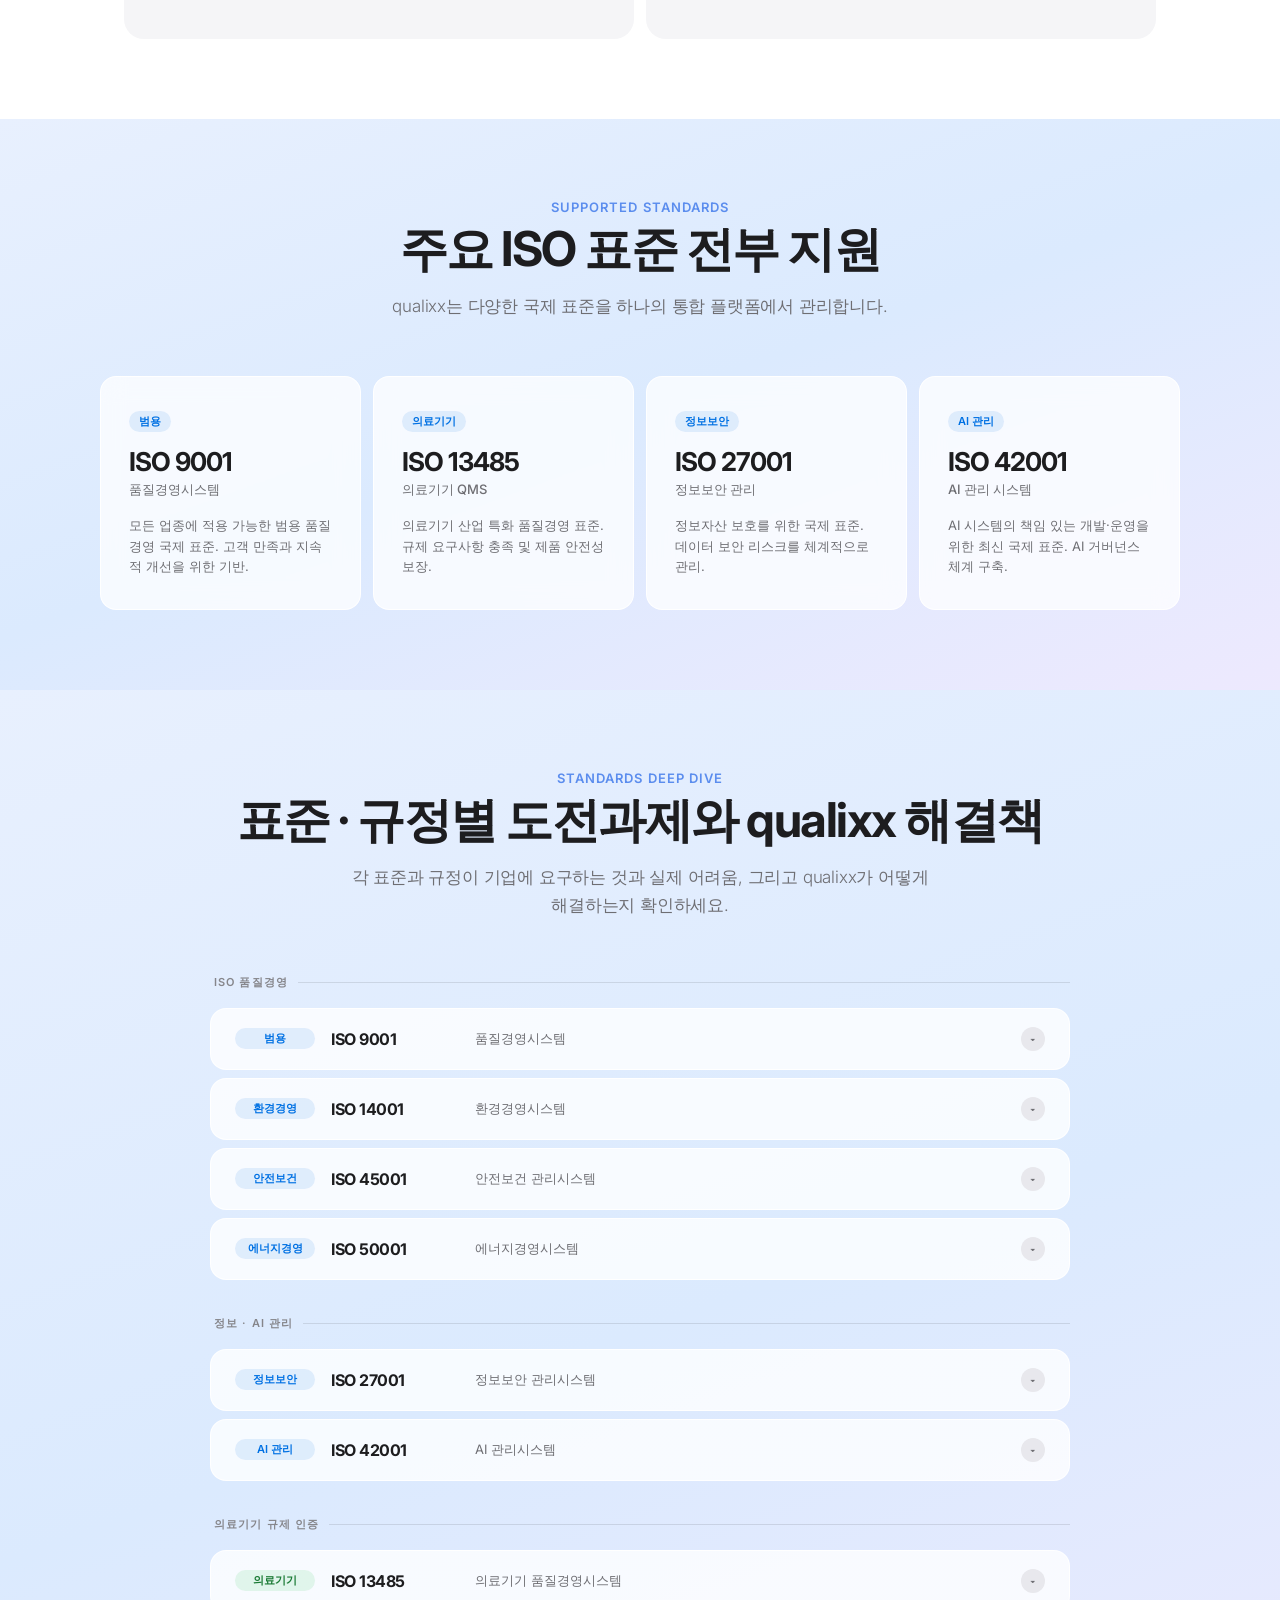
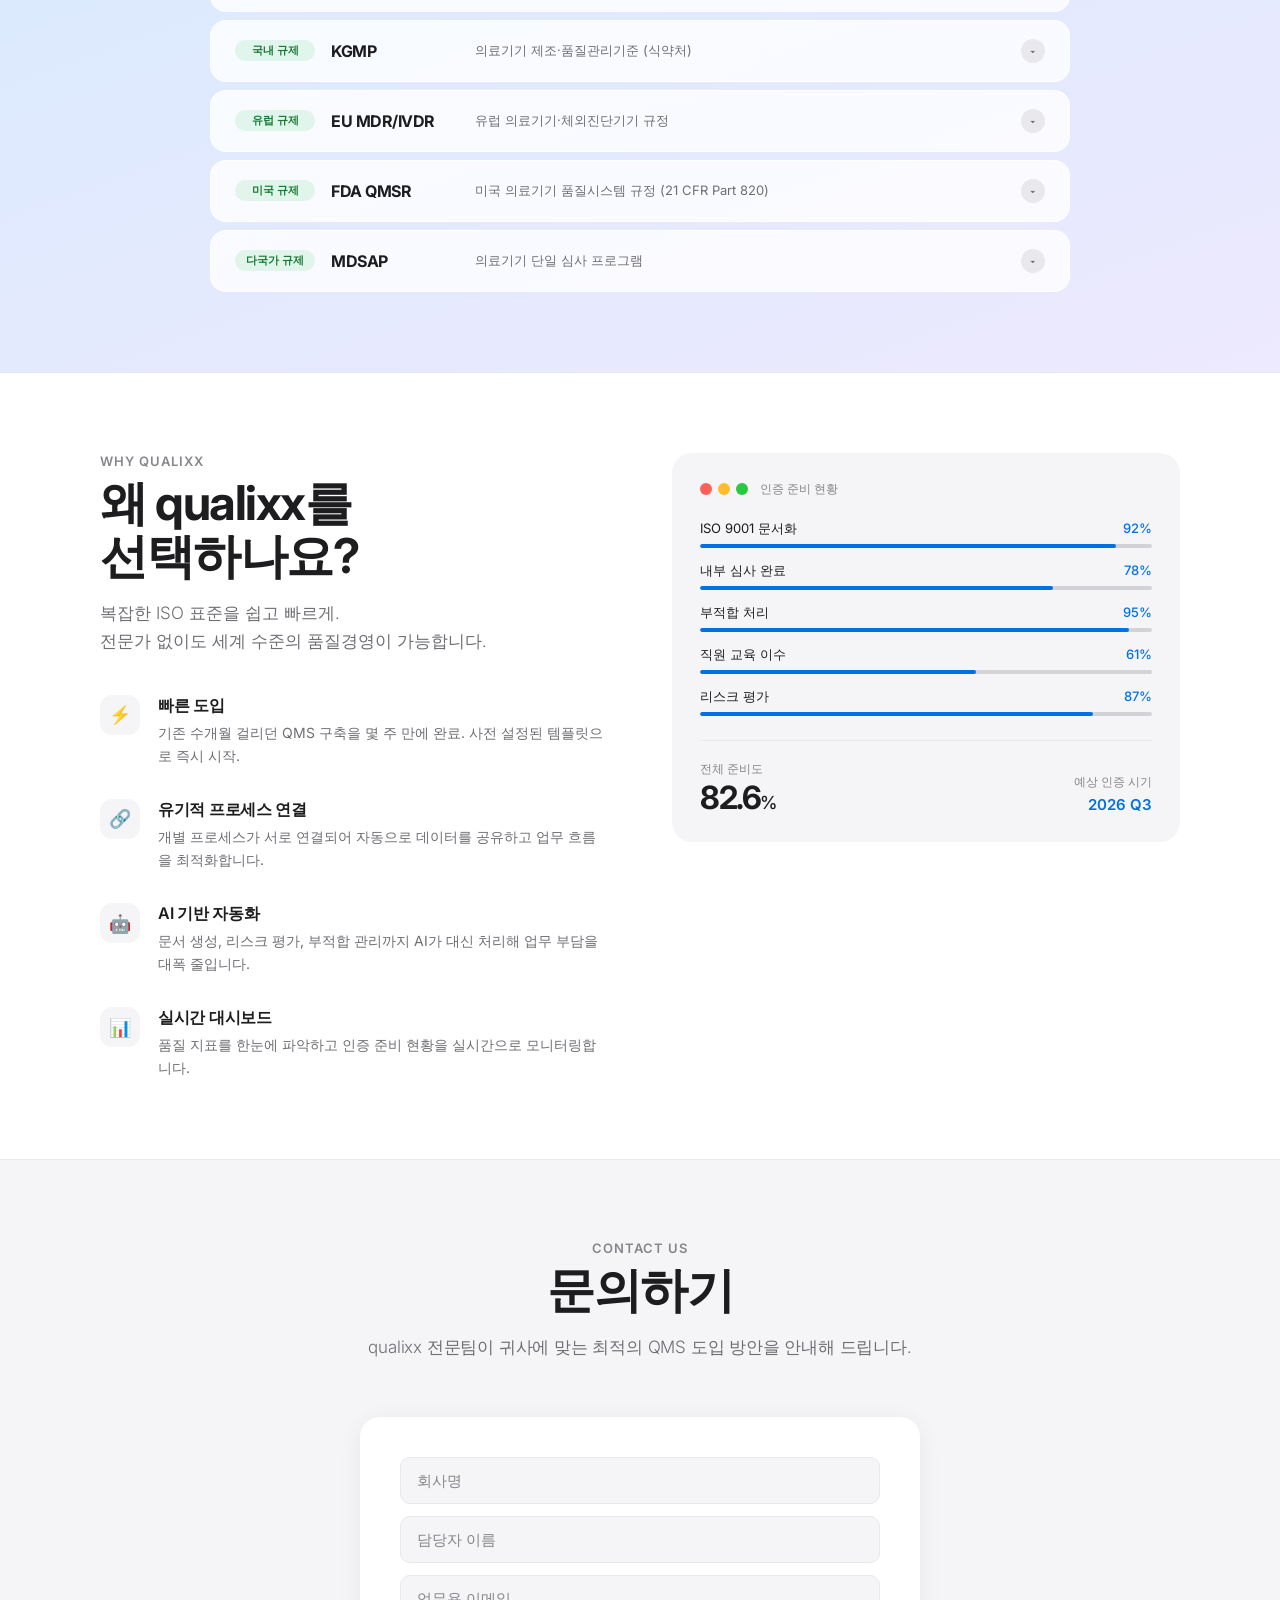
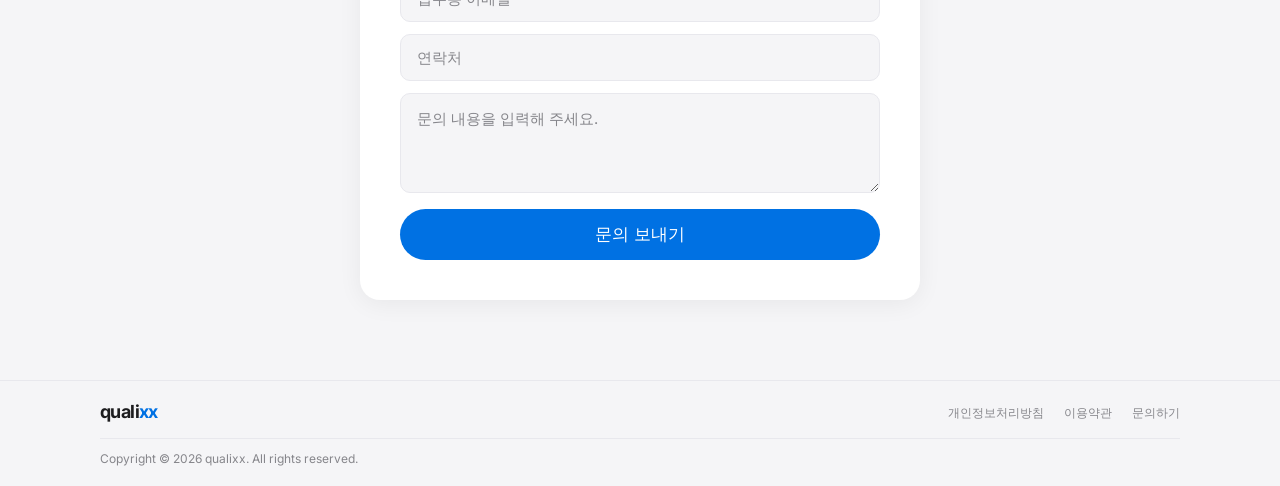
==== commit 8d48d8e9: "Add files via upload" ====
--- a/index.html
+++ b/index.html
@@ -9,150 +9,170 @@
   <link rel="preconnect" href="https://fonts.gstatic.com" crossorigin />
   <link href="https://fonts.googleapis.com/css2?family=Inter:wght@300;400;500;600;700&display=swap" rel="stylesheet" />
   <style>
-    * { margin: 0; padding: 0; box-sizing: border-box; }
-
+    * { margin:0; padding:0; box-sizing:border-box; }
     :root {
-      --white: #ffffff;
-      --black: #1d1d1f;
-      --gray1: #f5f5f7;
-      --gray2: #e8e8ed;
-      --gray3: #d2d2d7;
-      --blue: #0071e3;
-      --blue-hover: #0077ed;
-      --text-primary: #1d1d1f;
-      --text-secondary: #6e6e73;
-      --text-tertiary: #86868b;
+      --white:#ffffff; --black:#1d1d1f; --gray1:#f5f5f7; --gray2:#e8e8ed; --gray3:#d2d2d7;
+      --blue:#0071e3; --blue-hover:#0077ed;
+      --text-primary:#1d1d1f; --text-secondary:#6e6e73; --text-tertiary:#86868b;
     }
-
-    body {
-      font-family: 'Inter', -apple-system, BlinkMacSystemFont, 'Helvetica Neue', sans-serif;
-      background: var(--white);
-      color: var(--text-primary);
-      -webkit-font-smoothing: antialiased;
-      overflow-x: hidden;
-    }
-
-    nav {
-      position: sticky; top: 0; z-index: 200;
-      background: rgba(255,255,255,0.85);
-      backdrop-filter: saturate(180%) blur(20px);
-      -webkit-backdrop-filter: saturate(180%) blur(20px);
-      border-bottom: 1px solid rgba(0,0,0,0.08);
-      height: 52px; display: flex; align-items: center;
-      padding: 0 24px; justify-content: space-between;
-    }
-    .nav-logo { font-size: 21px; font-weight: 700; letter-spacing: -0.8px; color: var(--black); text-decoration: none; }
-    .nav-logo .q-accent { color: var(--blue); }
-    .nav-links { display: flex; list-style: none; align-items: center; }
-    .nav-links a { color: var(--text-secondary); text-decoration: none; font-size: 12px; padding: 0 12px; transition: color 0.15s; }
-    .nav-links a:hover { color: var(--text-primary); }
-    .nav-cta-link { color: var(--blue) !important; }
-
-    .hero { background: var(--gray1); text-align: center; padding: 96px 24px 80px; }
-    .hero-eyebrow { font-size: 17px; font-weight: 600; color: var(--blue); margin-bottom: 8px; animation: fadeUp 0.6s ease both; }
-    .hero h1 { font-size: clamp(48px, 8vw, 96px); font-weight: 700; letter-spacing: -3px; line-height: 1.04; color: var(--black); margin-bottom: 20px; animation: fadeUp 0.6s 0.1s ease both; }
-    .hero h1 .q-accent { color: var(--blue); }
-    .hero-sub { font-size: clamp(18px, 2.5vw, 24px); font-weight: 300; color: var(--text-secondary); line-height: 1.5; max-width: 600px; margin: 0 auto 36px; letter-spacing: -0.3px; animation: fadeUp 0.6s 0.2s ease both; }
-    .hero-cta-row { display: flex; gap: 20px; justify-content: center; align-items: center; animation: fadeUp 0.6s 0.3s ease both; }
-    @keyframes fadeUp { from { opacity: 0; transform: translateY(20px); } to { opacity: 1; transform: translateY(0); } }
-
-    .cta-pill { display: inline-flex; align-items: center; background: var(--blue); color: #fff; font-size: 17px; font-weight: 400; padding: 12px 24px; border-radius: 980px; text-decoration: none; transition: background 0.15s; }
-    .cta-pill:hover { background: var(--blue-hover); }
-    .cta-link { font-size: 17px; font-weight: 400; color: var(--blue); text-decoration: none; display: inline-flex; align-items: center; transition: color 0.15s; }
-    .cta-link:hover { color: var(--blue-hover); }
-    .cta-link::after { content: ' ›'; }
-
-    .stats-row { display: flex; justify-content: center; padding: 56px 24px; background: var(--white); border-bottom: 1px solid var(--gray2); }
-    .stat-item { text-align: center; padding: 0 48px; border-right: 1px solid var(--gray2); }
-    .stat-item:last-child { border-right: none; }
-    .stat-num { font-size: 48px; font-weight: 700; letter-spacing: -2px; color: var(--black); line-height: 1; }
-    .stat-num sup { font-size: 24px; font-weight: 500; vertical-align: top; margin-top: 6px; display: inline-block; }
-    .stat-label { font-size: 14px; color: var(--text-tertiary); margin-top: 8px; }
-
-    .section { padding: 80px 24px; max-width: 1080px; margin: 0 auto; }
-    .section-center { text-align: center; }
-    .section-eyebrow { font-size: 13px; font-weight: 600; letter-spacing: 0.08em; text-transform: uppercase; color: var(--text-tertiary); margin-bottom: 8px; }
-    .section-title { font-size: clamp(28px, 4vw, 48px); font-weight: 700; letter-spacing: -1.5px; color: var(--black); line-height: 1.1; margin-bottom: 16px; }
-    .section-desc { font-size: 17px; font-weight: 300; color: var(--text-secondary); line-height: 1.65; max-width: 580px; margin: 0 auto 56px; letter-spacing: -0.2px; }
-
-    .tile-grid { display: grid; grid-template-columns: 1fr 1fr; gap: 12px; }
-    .tile { background: var(--gray1); border-radius: 20px; padding: 40px 36px; text-align: left; transition: background 0.2s; min-height: 240px; display: flex; flex-direction: column; justify-content: flex-end; }
-    .tile:hover { background: #ebebf0; }
-    .tile-icon { font-size: 36px; margin-bottom: auto; padding-bottom: 24px; display: block; }
-    .tile-eyebrow { font-size: 12px; font-weight: 600; text-transform: uppercase; letter-spacing: 0.06em; color: var(--blue); margin-bottom: 6px; }
-    .tile-title { font-size: 22px; font-weight: 700; letter-spacing: -0.6px; color: var(--black); line-height: 1.2; margin-bottom: 10px; }
-    .tile-desc { font-size: 14px; color: var(--text-secondary); line-height: 1.6; }
-    .tile-cta { display: inline-flex; align-items: center; margin-top: 16px; font-size: 14px; color: var(--blue); text-decoration: none; font-weight: 500; }
-    .tile-cta::after { content: ' ›'; }
-    .tile-cta:hover { color: var(--blue-hover); }
-
-    .iso-section { background: linear-gradient(160deg, #e8f0fe 0%, #dbeafe 50%, #ede9fe 100%); padding: 80px 24px; }
-    .iso-inner { max-width: 1080px; margin: 0 auto; }
-    .iso-grid { display: grid; grid-template-columns: repeat(4, 1fr); gap: 12px; }
-    .iso-tile { background: rgba(255,255,255,0.75); backdrop-filter: blur(12px); -webkit-backdrop-filter: blur(12px); border: 1px solid rgba(255,255,255,0.9); border-radius: 16px; padding: 32px 28px; transition: background 0.2s, transform 0.2s; }
-    .iso-tile:hover { background: rgba(255,255,255,0.92); transform: translateY(-2px); }
-    .iso-num { font-size: 26px; font-weight: 700; color: var(--black); letter-spacing: -1px; margin-bottom: 4px; }
-    .iso-name { font-size: 13px; font-weight: 500; color: var(--text-secondary); margin-bottom: 16px; }
-    .iso-badge { display: inline-block; background: rgba(0,113,227,0.1); color: var(--blue); font-size: 11px; font-weight: 600; padding: 3px 10px; border-radius: 980px; margin-bottom: 14px; }
-    .iso-desc { font-size: 13px; color: var(--text-secondary); line-height: 1.6; }
-
-    .why-section { background: var(--white); padding: 80px 24px; border-top: 1px solid var(--gray2); }
-    .why-inner { max-width: 1080px; margin: 0 auto; display: grid; grid-template-columns: 1fr 1fr; gap: 64px; align-items: start; }
-    .why-features { display: flex; flex-direction: column; gap: 32px; margin-top: 40px; }
-    .why-item { display: flex; gap: 18px; }
-    .why-icon-wrap { width: 40px; height: 40px; border-radius: 12px; background: var(--gray1); display: flex; align-items: center; justify-content: center; font-size: 18px; flex-shrink: 0; }
-    .why-item-title { font-size: 16px; font-weight: 600; color: var(--black); letter-spacing: -0.3px; margin-bottom: 4px; }
-    .why-item-desc { font-size: 14px; color: var(--text-secondary); line-height: 1.65; }
-
-    .dashboard-panel { background: var(--gray1); border-radius: 20px; padding: 28px; }
-    .dp-header { display: flex; align-items: center; gap: 6px; margin-bottom: 22px; }
-    .dp-dot { width: 12px; height: 12px; border-radius: 50%; }
-    .dp-dot-r { background: #ff5f57; } .dp-dot-y { background: #febc2e; } .dp-dot-g { background: #28c840; }
-    .dp-label { font-size: 12px; color: var(--text-tertiary); margin-left: 6px; }
-    .dp-prog-rows { display: flex; flex-direction: column; gap: 14px; }
-    .dp-prog-label { display: flex; justify-content: space-between; margin-bottom: 6px; }
-    .dp-prog-name { font-size: 13px; color: var(--text-primary); }
-    .dp-prog-pct { font-size: 13px; color: var(--blue); font-weight: 500; }
-    .dp-prog-track { height: 4px; background: var(--gray3); border-radius: 100px; overflow: hidden; }
-    .dp-prog-fill { height: 100%; background: var(--blue); border-radius: 100px; }
-    .dp-footer { margin-top: 24px; padding-top: 20px; border-top: 1px solid var(--gray2); display: flex; justify-content: space-between; align-items: flex-end; }
-    .dp-total-label { font-size: 12px; color: var(--text-tertiary); }
-    .dp-total-num { font-size: 32px; font-weight: 700; color: var(--black); letter-spacing: -1.5px; line-height: 1; margin-top: 4px; }
-    .dp-total-num span { font-size: 18px; font-weight: 500; }
-    .dp-cert-label { font-size: 12px; color: var(--text-tertiary); text-align: right; }
-    .dp-cert-val { font-size: 15px; font-weight: 600; color: var(--blue); text-align: right; margin-top: 4px; }
-
-    .contact-section { background: var(--gray1); padding: 80px 24px; text-align: center; border-top: 1px solid var(--gray2); }
-    .contact-inner { max-width: 560px; margin: 0 auto; }
-    .contact-card { background: var(--white); border-radius: 20px; padding: 40px; text-align: left; box-shadow: 0 4px 24px rgba(0,0,0,0.06); }
-    .contact-input { width: 100%; background: var(--gray1); border: 1px solid var(--gray2); border-radius: 10px; padding: 13px 16px; color: var(--text-primary); font-size: 15px; font-family: 'Inter', sans-serif; outline: none; transition: border-color 0.2s, background 0.2s; margin-bottom: 12px; display: block; -webkit-appearance: none; }
-    .contact-input::placeholder { color: var(--text-tertiary); }
-    .contact-input:focus { border-color: var(--blue); background: var(--white); }
-    textarea.contact-input { resize: vertical; min-height: 100px; line-height: 1.6; }
-    .contact-submit { width: 100%; background: var(--blue); color: #fff; padding: 14px; border-radius: 980px; font-size: 17px; font-weight: 400; border: none; cursor: pointer; font-family: 'Inter', sans-serif; margin-top: 4px; transition: background 0.15s; }
-    .contact-submit:hover { background: var(--blue-hover); }
-
-    footer { background: var(--gray1); border-top: 1px solid var(--gray2); padding: 20px 24px; }
-    .footer-top { max-width: 1080px; margin: 0 auto; display: flex; justify-content: space-between; align-items: center; padding-bottom: 16px; border-bottom: 1px solid var(--gray2); }
-    .footer-logo { font-size: 18px; font-weight: 700; letter-spacing: -0.6px; color: var(--black); }
-    .footer-logo .q-accent { color: var(--blue); }
-    .footer-links { display: flex; gap: 20px; list-style: none; }
-    .footer-links a { font-size: 12px; color: var(--text-tertiary); text-decoration: none; }
-    .footer-links a:hover { color: var(--text-secondary); }
-    .footer-bottom { max-width: 1080px; margin: 12px auto 0; font-size: 12px; color: var(--text-tertiary); }
-
-    @media (max-width: 768px) {
-      .tile-grid { grid-template-columns: 1fr; }
-      .iso-grid { grid-template-columns: 1fr 1fr; }
-      .why-inner { grid-template-columns: 1fr; gap: 40px; }
-      .nav-links { display: none; }
-      .stats-row { flex-wrap: wrap; gap: 32px; }
-      .stat-item { border-right: none; padding: 0 24px; }
+    body { font-family:'Inter',-apple-system,BlinkMacSystemFont,'Helvetica Neue',sans-serif; background:var(--white); color:var(--text-primary); -webkit-font-smoothing:antialiased; overflow-x:hidden; }
+
+    /* NAV */
+    nav { position:sticky; top:0; z-index:200; background:rgba(255,255,255,0.85); backdrop-filter:saturate(180%) blur(20px); -webkit-backdrop-filter:saturate(180%) blur(20px); border-bottom:1px solid rgba(0,0,0,0.08); height:52px; display:flex; align-items:center; padding:0 24px; justify-content:space-between; }
+    .nav-logo { font-size:21px; font-weight:700; letter-spacing:-0.8px; color:var(--black); text-decoration:none; }
+    .nav-logo .q-accent { color:var(--blue); }
+    .nav-links { display:flex; list-style:none; align-items:center; }
+    .nav-links a { color:var(--text-secondary); text-decoration:none; font-size:12px; padding:0 12px; transition:color 0.15s; }
+    .nav-links a:hover { color:var(--text-primary); }
+    .nav-cta-link { color:var(--blue) !important; }
+
+    /* HERO */
+    .hero { background:var(--gray1); text-align:center; padding:96px 24px 80px; }
+    .hero-eyebrow { font-size:17px; font-weight:600; color:var(--blue); margin-bottom:8px; animation:fadeUp 0.6s ease both; }
+    .hero h1 { font-size:clamp(48px,8vw,96px); font-weight:700; letter-spacing:-3px; line-height:1.04; color:var(--black); margin-bottom:20px; animation:fadeUp 0.6s 0.1s ease both; }
+    .hero h1 .q-accent { color:var(--blue); }
+    .hero-sub { font-size:clamp(18px,2.5vw,24px); font-weight:300; color:var(--text-secondary); line-height:1.5; max-width:600px; margin:0 auto 36px; letter-spacing:-0.3px; animation:fadeUp 0.6s 0.2s ease both; }
+    .hero-cta-row { display:flex; gap:20px; justify-content:center; align-items:center; animation:fadeUp 0.6s 0.3s ease both; }
+    @keyframes fadeUp { from{opacity:0;transform:translateY(20px)} to{opacity:1;transform:translateY(0)} }
+    .cta-pill { display:inline-flex; align-items:center; background:var(--blue); color:#fff; font-size:17px; font-weight:400; padding:12px 24px; border-radius:980px; text-decoration:none; transition:background 0.15s; }
+    .cta-pill:hover { background:var(--blue-hover); }
+    .cta-link { font-size:17px; font-weight:400; color:var(--blue); text-decoration:none; display:inline-flex; align-items:center; transition:color 0.15s; }
+    .cta-link:hover { color:var(--blue-hover); }
+    .cta-link::after { content:' ›'; }
+
+    /* STATS */
+    .stats-row { display:flex; justify-content:center; padding:56px 24px; background:var(--white); border-bottom:1px solid var(--gray2); }
+    .stat-item { text-align:center; padding:0 48px; border-right:1px solid var(--gray2); }
+    .stat-item:last-child { border-right:none; }
+    .stat-num { font-size:48px; font-weight:700; letter-spacing:-2px; color:var(--black); line-height:1; }
+    .stat-num sup { font-size:24px; font-weight:500; vertical-align:top; margin-top:6px; display:inline-block; }
+    .stat-label { font-size:14px; color:var(--text-tertiary); margin-top:8px; }
+
+    /* SECTION */
+    .section { padding:80px 24px; max-width:1080px; margin:0 auto; }
+    .section-center { text-align:center; }
+    .section-eyebrow { font-size:13px; font-weight:600; letter-spacing:0.08em; text-transform:uppercase; color:var(--text-tertiary); margin-bottom:8px; }
+    .section-title { font-size:clamp(28px,4vw,48px); font-weight:700; letter-spacing:-1.5px; color:var(--black); line-height:1.1; margin-bottom:16px; }
+    .section-desc { font-size:17px; font-weight:300; color:var(--text-secondary); line-height:1.65; max-width:580px; margin:0 auto 56px; letter-spacing:-0.2px; }
+
+    /* SERVICES */
+    .tile-grid { display:grid; grid-template-columns:1fr 1fr; gap:12px; }
+    .tile { background:var(--gray1); border-radius:20px; padding:40px 36px; text-align:left; transition:background 0.2s; min-height:240px; display:flex; flex-direction:column; justify-content:flex-end; }
+    .tile:hover { background:#ebebf0; }
+    .tile-icon { font-size:36px; margin-bottom:auto; padding-bottom:24px; display:block; }
+    .tile-eyebrow { font-size:12px; font-weight:600; text-transform:uppercase; letter-spacing:0.06em; color:var(--blue); margin-bottom:6px; }
+    .tile-title { font-size:22px; font-weight:700; letter-spacing:-0.6px; color:var(--black); line-height:1.2; margin-bottom:10px; }
+    .tile-desc { font-size:14px; color:var(--text-secondary); line-height:1.6; }
+    .tile-cta { display:inline-flex; align-items:center; margin-top:16px; font-size:14px; color:var(--blue); text-decoration:none; font-weight:500; }
+    .tile-cta::after { content:' ›'; }
+    .tile-cta:hover { color:var(--blue-hover); }
+
+    /* ISO SUPPORTED */
+    .iso-section { background:linear-gradient(160deg,#e8f0fe 0%,#dbeafe 50%,#ede9fe 100%); padding:80px 24px; }
+    .iso-inner { max-width:1080px; margin:0 auto; }
+    .iso-grid { display:grid; grid-template-columns:repeat(4,1fr); gap:12px; }
+    .iso-tile { background:rgba(255,255,255,0.75); backdrop-filter:blur(12px); -webkit-backdrop-filter:blur(12px); border:1px solid rgba(255,255,255,0.9); border-radius:16px; padding:32px 28px; transition:background 0.2s,transform 0.2s; }
+    .iso-tile:hover { background:rgba(255,255,255,0.92); transform:translateY(-2px); }
+    .iso-num { font-size:26px; font-weight:700; color:var(--black); letter-spacing:-1px; margin-bottom:4px; }
+    .iso-name { font-size:13px; font-weight:500; color:var(--text-secondary); margin-bottom:16px; }
+    .iso-badge { display:inline-block; background:rgba(0,113,227,0.1); color:var(--blue); font-size:11px; font-weight:600; padding:3px 10px; border-radius:980px; margin-bottom:14px; }
+    .iso-desc { font-size:13px; color:var(--text-secondary); line-height:1.6; }
+
+    /* ACCORDION STANDARDS */
+    .acc-wrap { padding:80px 24px; background:linear-gradient(160deg,#e8f0fe 0%,#dbeafe 50%,#ede9fe 100%); }
+    .acc-inner { max-width:860px; margin:0 auto; }
+    .cat-label { font-size:11px; font-weight:600; letter-spacing:0.1em; text-transform:uppercase; color:var(--text-tertiary); margin:28px 0 10px 4px; display:flex; align-items:center; gap:10px; }
+    .cat-label::after { content:''; flex:1; height:1px; background:rgba(0,0,0,0.1); }
+    .cat-label:first-child { margin-top:0; }
+    .acc-list { display:flex; flex-direction:column; gap:8px; }
+    .acc-item { background:rgba(255,255,255,0.78); border:1px solid rgba(255,255,255,0.95); border-radius:16px; overflow:hidden; transition:background 0.2s; }
+    .acc-item.open { background:rgba(255,255,255,0.96); }
+    .acc-header { display:flex; align-items:center; gap:0; padding:18px 24px; cursor:pointer; user-select:none; -webkit-user-select:none; }
+    .acc-badge { font-size:11px; font-weight:600; padding:3px 10px; border-radius:980px; background:rgba(0,113,227,0.1); color:var(--blue); white-space:nowrap; flex-shrink:0; width:80px; text-align:center; }
+    .acc-badge.green { background:rgba(52,199,89,0.12); color:#1a7a35; }
+    .acc-std { font-size:16px; font-weight:700; color:var(--black); letter-spacing:-0.5px; flex-shrink:0; width:160px; padding:0 16px; }
+    .acc-name { font-size:13px; color:var(--text-secondary); font-weight:400; flex:1; }
+    .acc-chevron { width:24px; height:24px; border-radius:50%; background:var(--gray2); display:flex; align-items:center; justify-content:center; flex-shrink:0; transition:transform 0.3s,background 0.2s; font-size:11px; color:var(--text-secondary); margin-left:12px; }
+    .acc-item.open .acc-chevron { transform:rotate(180deg); background:var(--blue); color:#fff; }
+    .acc-body { max-height:0; overflow:hidden; transition:max-height 0.4s cubic-bezier(0.22,1,0.36,1); }
+    .acc-item.open .acc-body { max-height:1400px; }
+    .acc-content { padding:24px 24px 28px; display:grid; grid-template-columns:1fr 1fr; gap:32px; border-top:1px solid var(--gray2); }
+    .col-title { font-size:11px; font-weight:600; letter-spacing:0.07em; text-transform:uppercase; color:var(--text-tertiary); margin-bottom:14px; }
+    .pain-list, .sol-list { display:flex; flex-direction:column; gap:10px; }
+    .pain-item, .sol-item { display:flex; gap:10px; align-items:flex-start; font-size:13px; color:var(--text-primary); line-height:1.6; }
+    .pain-icon { width:20px; height:20px; border-radius:6px; background:#fff0f0; border:1px solid #ffd5d5; display:flex; align-items:center; justify-content:center; font-size:10px; flex-shrink:0; margin-top:1px; color:#c0392b; font-weight:700; }
+    .sol-icon { width:20px; height:20px; border-radius:6px; background:#f0f7ff; border:1px solid #b3d4f7; display:flex; align-items:center; justify-content:center; font-size:10px; flex-shrink:0; margin-top:1px; color:var(--blue); font-weight:700; }
+    .item-text strong { font-weight:600; display:block; font-size:13px; color:var(--black); margin-bottom:1px; }
+    .item-text span { color:var(--text-secondary); font-size:12.5px; }
+    .overview-box { grid-column:1/-1; background:var(--gray1); border-radius:10px; padding:14px 18px; font-size:13px; color:var(--text-secondary); line-height:1.7; margin-bottom:4px; }
+    .overview-box strong { color:var(--black); font-weight:600; }
+
+    /* WHY */
+    .why-section { background:var(--white); padding:80px 24px; border-top:1px solid var(--gray2); }
+    .why-inner { max-width:1080px; margin:0 auto; display:grid; grid-template-columns:1fr 1fr; gap:64px; align-items:start; }
+    .why-features { display:flex; flex-direction:column; gap:32px; margin-top:40px; }
+    .why-item { display:flex; gap:18px; }
+    .why-icon-wrap { width:40px; height:40px; border-radius:12px; background:var(--gray1); display:flex; align-items:center; justify-content:center; font-size:18px; flex-shrink:0; }
+    .why-item-title { font-size:16px; font-weight:600; color:var(--black); letter-spacing:-0.3px; margin-bottom:4px; }
+    .why-item-desc { font-size:14px; color:var(--text-secondary); line-height:1.65; }
+
+    /* DASHBOARD */
+    .dashboard-panel { background:var(--gray1); border-radius:20px; padding:28px; }
+    .dp-header { display:flex; align-items:center; gap:6px; margin-bottom:22px; }
+    .dp-dot { width:12px; height:12px; border-radius:50%; }
+    .dp-dot-r { background:#ff5f57; } .dp-dot-y { background:#febc2e; } .dp-dot-g { background:#28c840; }
+    .dp-label { font-size:12px; color:var(--text-tertiary); margin-left:6px; }
+    .dp-prog-rows { display:flex; flex-direction:column; gap:14px; }
+    .dp-prog-label { display:flex; justify-content:space-between; margin-bottom:6px; }
+    .dp-prog-name { font-size:13px; color:var(--text-primary); }
+    .dp-prog-pct { font-size:13px; color:var(--blue); font-weight:500; }
+    .dp-prog-track { height:4px; background:var(--gray3); border-radius:100px; overflow:hidden; }
+    .dp-prog-fill { height:100%; background:var(--blue); border-radius:100px; }
+    .dp-footer { margin-top:24px; padding-top:20px; border-top:1px solid var(--gray2); display:flex; justify-content:space-between; align-items:flex-end; }
+    .dp-total-label { font-size:12px; color:var(--text-tertiary); }
+    .dp-total-num { font-size:32px; font-weight:700; color:var(--black); letter-spacing:-1.5px; line-height:1; margin-top:4px; }
+    .dp-total-num span { font-size:18px; font-weight:500; }
+    .dp-cert-label { font-size:12px; color:var(--text-tertiary); text-align:right; }
+    .dp-cert-val { font-size:15px; font-weight:600; color:var(--blue); text-align:right; margin-top:4px; }
+
+    /* CONTACT */
+    .contact-section { background:var(--gray1); padding:80px 24px; text-align:center; border-top:1px solid var(--gray2); }
+    .contact-inner { max-width:560px; margin:0 auto; }
+    .contact-card { background:var(--white); border-radius:20px; padding:40px; text-align:left; box-shadow:0 4px 24px rgba(0,0,0,0.06); }
+    .contact-input { width:100%; background:var(--gray1); border:1px solid var(--gray2); border-radius:10px; padding:13px 16px; color:var(--text-primary); font-size:15px; font-family:'Inter',sans-serif; outline:none; transition:border-color 0.2s,background 0.2s; margin-bottom:12px; display:block; -webkit-appearance:none; }
+    .contact-input::placeholder { color:var(--text-tertiary); }
+    .contact-input:focus { border-color:var(--blue); background:var(--white); }
+    textarea.contact-input { resize:vertical; min-height:100px; line-height:1.6; }
+    .contact-submit { width:100%; background:var(--blue); color:#fff; padding:14px; border-radius:980px; font-size:17px; font-weight:400; border:none; cursor:pointer; font-family:'Inter',sans-serif; margin-top:4px; transition:background 0.15s; }
+    .contact-submit:hover { background:var(--blue-hover); }
+
+    /* FOOTER */
+    footer { background:var(--gray1); border-top:1px solid var(--gray2); padding:20px 24px; }
+    .footer-top { max-width:1080px; margin:0 auto; display:flex; justify-content:space-between; align-items:center; padding-bottom:16px; border-bottom:1px solid var(--gray2); }
+    .footer-logo { font-size:18px; font-weight:700; letter-spacing:-0.6px; color:var(--black); }
+    .footer-logo .q-accent { color:var(--blue); }
+    .footer-links { display:flex; gap:20px; list-style:none; }
+    .footer-links a { font-size:12px; color:var(--text-tertiary); text-decoration:none; }
+    .footer-links a:hover { color:var(--text-secondary); }
+    .footer-bottom { max-width:1080px; margin:12px auto 0; font-size:12px; color:var(--text-tertiary); }
+
+    @media (max-width:768px) {
+      .tile-grid { grid-template-columns:1fr; }
+      .iso-grid { grid-template-columns:1fr 1fr; }
+      .why-inner { grid-template-columns:1fr; gap:40px; }
+      .nav-links { display:none; }
+      .stats-row { flex-wrap:wrap; gap:32px; }
+      .stat-item { border-right:none; padding:0 24px; }
+      .acc-content { grid-template-columns:1fr; gap:20px; }
+      .acc-std { width:120px; }
+      .acc-name { display:none; }
+      .overview-box { grid-column:1; }
     }
   </style>
 </head>
 <body>
 
+<!-- NAV -->
 <nav>
   <a class="nav-logo" href="#">quali<span class="q-accent">xx</span></a>
   <ul class="nav-links">
@@ -163,6 +183,7 @@
   </ul>
 </nav>
 
+<!-- HERO -->
 <div class="hero">
   <div class="hero-eyebrow">AI-Powered QMS Platform</div>
   <h1>quali<span class="q-accent">xx</span></h1>
@@ -173,6 +194,7 @@
   </div>
 </div>
 
+<!-- STATS -->
 <div class="stats-row">
   <div class="stat-item"><div class="stat-num">4<sup>+</sup></div><div class="stat-label">지원 ISO 표준</div></div>
   <div class="stat-item"><div class="stat-num">80<sup>%</sup></div><div class="stat-label">구축 시간 절감</div></div>
@@ -180,6 +202,7 @@
   <div class="stat-item"><div class="stat-num">24<sup>/7</sup></div><div class="stat-label">실시간 모니터링</div></div>
 </div>
 
+<!-- SERVICES -->
 <div class="section section-center" id="services">
   <div class="section-eyebrow">Core Services</div>
   <h2 class="section-title">모든 규모의 기업을 위한<br>QMS 솔루션</h2>
@@ -192,9 +215,10 @@
   </div>
 </div>
 
+<!-- ISO SUPPORTED STANDARDS -->
 <div class="iso-section" id="standards">
   <div class="iso-inner">
-    <div style="text-align:center; margin-bottom:48px;">
+    <div style="text-align:center;margin-bottom:48px;">
       <div class="section-eyebrow" style="color:#5b8dee;">Supported Standards</div>
       <h2 class="section-title">주요 ISO 표준 전부 지원</h2>
       <p class="section-desc">qualixx는 다양한 국제 표준을 하나의 통합 플랫폼에서 관리합니다.</p>
@@ -208,6 +232,230 @@
   </div>
 </div>
 
+<!-- ACCORDION: 표준별 도전과제 & 해결책 -->
+<div class="acc-wrap">
+  <div class="acc-inner">
+    <div style="text-align:center;margin-bottom:48px;">
+      <div class="section-eyebrow" style="color:#5b8dee;">Standards Deep Dive</div>
+      <h2 class="section-title">표준 · 규정별 도전과제와 qualixx 해결책</h2>
+      <p class="section-desc">각 표준과 규정이 기업에 요구하는 것과 실제 어려움, 그리고 qualixx가 어떻게 해결하는지 확인하세요.</p>
+    </div>
+
+    <div class="acc-list">
+
+      <div class="cat-label">ISO 품질경영</div>
+
+      <div class="acc-item">
+        <div class="acc-header" onclick="toggle(this)"><div class="acc-badge">범용</div><div class="acc-std">ISO 9001</div><div class="acc-name">품질경영시스템</div><div class="acc-chevron">▾</div></div>
+        <div class="acc-body"><div class="acc-content">
+          <div><div class="col-title">기업의 어려움</div><div class="pain-list">
+            <div class="pain-item"><div class="pain-icon">✕</div><div class="item-text"><strong>방대한 문서화 부담</strong><span>수십 개 절차서·지침서를 직접 작성하고 최신 버전으로 유지하는 데 막대한 시간 소요</span></div></div>
+            <div class="pain-item"><div class="pain-icon">✕</div><div class="item-text"><strong>내부 심사 인력 부족</strong><span>전담 품질팀 없이 주기적 내부 심사 수행이 어렵고 일정도 자주 밀림</span></div></div>
+            <div class="pain-item"><div class="pain-icon">✕</div><div class="item-text"><strong>형식적 운영</strong><span>인증 취득 후 실제 업무와 QMS가 분리되어 서류상으로만 존재하는 시스템이 됨</span></div></div>
+            <div class="pain-item"><div class="pain-icon">✕</div><div class="item-text"><strong>전 부서 참여 어려움</strong><span>품질 관리가 품질팀만의 업무로 인식되어 타 부서 협조를 이끌어내기 힘듦</span></div></div>
+          </div></div>
+          <div><div class="col-title">qualixx 해결책</div><div class="sol-list">
+            <div class="sol-item"><div class="sol-icon">✓</div><div class="item-text"><strong>자동 문서 생성</strong><span>표준 요구사항 기반 템플릿으로 필수 문서를 자동 생성하고 버전 관리까지 자동화</span></div></div>
+            <div class="sol-item"><div class="sol-icon">✓</div><div class="item-text"><strong>AI 심사 체크리스트</strong><span>AI가 심사 항목을 자동 생성하고 진행 상황을 추적하여 비전문가도 심사 가능</span></div></div>
+            <div class="sol-item"><div class="sol-icon">✓</div><div class="item-text"><strong>업무 연동 플랫폼</strong><span>실제 업무 프로세스와 QMS를 통합하여 일상 업무 속에서 자연스럽게 품질 관리</span></div></div>
+            <div class="sol-item"><div class="sol-icon">✓</div><div class="item-text"><strong>부서별 맞춤 대시보드</strong><span>각 부서가 자신의 품질 지표를 직접 확인·관리할 수 있는 역할별 인터페이스 제공</span></div></div>
+          </div></div>
+        </div></div>
+      </div>
+
+      <div class="acc-item">
+        <div class="acc-header" onclick="toggle(this)"><div class="acc-badge">환경경영</div><div class="acc-std">ISO 14001</div><div class="acc-name">환경경영시스템</div><div class="acc-chevron">▾</div></div>
+        <div class="acc-body"><div class="acc-content">
+          <div><div class="col-title">기업의 어려움</div><div class="pain-list">
+            <div class="pain-item"><div class="pain-icon">✕</div><div class="item-text"><strong>환경 측면·영향 식별</strong><span>사업 활동에서 발생하는 모든 환경 측면을 파악하고 유의한 영향을 평가하는 작업이 복잡함</span></div></div>
+            <div class="pain-item"><div class="pain-icon">✕</div><div class="item-text"><strong>법적 요구사항 추적</strong><span>환경 관련 법령·규제는 수시로 개정되는데 이를 실시간으로 파악하고 준수 여부를 확인하기 어려움</span></div></div>
+            <div class="pain-item"><div class="pain-icon">✕</div><div class="item-text"><strong>환경 목표 관리</strong><span>탄소·폐수·폐기물 등 환경 목표를 수치로 설정하고 달성 현황을 모니터링하기 번거로움</span></div></div>
+            <div class="pain-item"><div class="pain-icon">✕</div><div class="item-text"><strong>비상 대응 체계 구축</strong><span>환경 사고 발생 시 대응 절차를 사전에 수립하고 주기적으로 훈련·검증하는 체계가 미흡</span></div></div>
+          </div></div>
+          <div><div class="col-title">qualixx 해결책</div><div class="sol-list">
+            <div class="sol-item"><div class="sol-icon">✓</div><div class="item-text"><strong>환경 측면 자동 분류</strong><span>업종별 환경 측면 카탈로그 기반으로 중요도 평가를 자동화하고 우선순위 제시</span></div></div>
+            <div class="sol-item"><div class="sol-icon">✓</div><div class="item-text"><strong>법령 변경 자동 모니터링</strong><span>환경 관련 법령 개정 사항을 실시간 추적하고 영향받는 프로세스에 자동 연결</span></div></div>
+            <div class="sol-item"><div class="sol-icon">✓</div><div class="item-text"><strong>환경 KPI 대시보드</strong><span>탄소·폐기물·에너지 지표를 실시간 집계하여 목표 달성 현황을 한눈에 시각화</span></div></div>
+            <div class="sol-item"><div class="sol-icon">✓</div><div class="item-text"><strong>비상 대응 시나리오 관리</strong><span>환경 사고 유형별 대응 절차를 표준화하고 훈련 일정을 자동 스케줄링</span></div></div>
+          </div></div>
+        </div></div>
+      </div>
+
+      <div class="acc-item">
+        <div class="acc-header" onclick="toggle(this)"><div class="acc-badge">안전보건</div><div class="acc-std">ISO 45001</div><div class="acc-name">안전보건 관리시스템</div><div class="acc-chevron">▾</div></div>
+        <div class="acc-body"><div class="acc-content">
+          <div><div class="col-title">기업의 어려움</div><div class="pain-list">
+            <div class="pain-item"><div class="pain-icon">✕</div><div class="item-text"><strong>위험성 평가 전문성 부족</strong><span>작업장 내 유해·위험 요인을 체계적으로 파악하고 수준을 평가하는 전문 인력이 부족함</span></div></div>
+            <div class="pain-item"><div class="pain-icon">✕</div><div class="item-text"><strong>사고·아차사고 기록 관리</strong><span>크고 작은 사고와 아차사고를 빠짐없이 기록하고 원인 분석 및 재발 방지 조치로 연결하기 어려움</span></div></div>
+            <div class="pain-item"><div class="pain-icon">✕</div><div class="item-text"><strong>근로자 참여 확보</strong><span>안전보건 활동에 현장 근로자의 적극적 참여를 이끌어내고 의견을 반영하는 체계 마련이 미흡</span></div></div>
+            <div class="pain-item"><div class="pain-icon">✕</div><div class="item-text"><strong>교육 이수 관리</strong><span>직무별 필수 안전 교육 대상자를 관리하고 미이수자를 추적하는 행정 부담이 큼</span></div></div>
+          </div></div>
+          <div><div class="col-title">qualixx 해결책</div><div class="sol-list">
+            <div class="sol-item"><div class="sol-icon">✓</div><div class="item-text"><strong>AI 위험성 평가 지원</strong><span>작업 유형별 위험 요인 DB 기반으로 평가 프로세스를 단계별로 자동 안내</span></div></div>
+            <div class="sol-item"><div class="sol-icon">✓</div><div class="item-text"><strong>사고 보고 자동화</strong><span>모바일 기반 간편 보고 기능으로 현장에서 즉시 기록하고 CAPA와 자동 연동</span></div></div>
+            <div class="sol-item"><div class="sol-icon">✓</div><div class="item-text"><strong>근로자 참여 채널 구축</strong><span>디지털 의견 수렴 플랫폼으로 근로자 제안·불만을 체계적으로 수집하고 처리 현황 공유</span></div></div>
+            <div class="sol-item"><div class="sol-icon">✓</div><div class="item-text"><strong>교육 이수 자동 추적</strong><span>직무별 필수 교육을 자동 배정하고 이수 현황을 실시간 모니터링하여 미이수자 알림</span></div></div>
+          </div></div>
+        </div></div>
+      </div>
+
+      <div class="acc-item">
+        <div class="acc-header" onclick="toggle(this)"><div class="acc-badge">에너지경영</div><div class="acc-std">ISO 50001</div><div class="acc-name">에너지경영시스템</div><div class="acc-chevron">▾</div></div>
+        <div class="acc-body"><div class="acc-content">
+          <div><div class="col-title">기업의 어려움</div><div class="pain-list">
+            <div class="pain-item"><div class="pain-icon">✕</div><div class="item-text"><strong>에너지 데이터 수집·분석</strong><span>전기·가스·열에너지 등 다양한 에너지원 소비 데이터를 통합 수집하고 분석하는 체계가 없음</span></div></div>
+            <div class="pain-item"><div class="pain-icon">✕</div><div class="item-text"><strong>에너지 기준선 설정</strong><span>성과 개선을 측정하기 위한 기준선(EnB)과 성과 지표(EnPI)를 설정하기 어려움</span></div></div>
+            <div class="pain-item"><div class="pain-icon">✕</div><div class="item-text"><strong>에너지 절감 목표 관리</strong><span>목표를 수립해도 달성 현황을 실시간 파악하고 원인 분석·대응하는 체계가 미흡</span></div></div>
+            <div class="pain-item"><div class="pain-icon">✕</div><div class="item-text"><strong>탄소중립·ESG 연계</strong><span>에너지 관리 데이터를 ESG 보고서·탄소중립 계획과 연결하는 작업이 수작업으로 이루어짐</span></div></div>
+          </div></div>
+          <div><div class="col-title">qualixx 해결책</div><div class="sol-list">
+            <div class="sol-item"><div class="sol-icon">✓</div><div class="item-text"><strong>에너지 통합 수집 플랫폼</strong><span>다양한 에너지원 데이터를 단일 플랫폼에서 수집·통합하여 실시간 소비 현황 파악</span></div></div>
+            <div class="sol-item"><div class="sol-icon">✓</div><div class="item-text"><strong>EnB·EnPI 자동 산정</strong><span>과거 데이터를 분석하여 최적 기준선을 자동 산출하고 성과 지표를 지속 업데이트</span></div></div>
+            <div class="sol-item"><div class="sol-icon">✓</div><div class="item-text"><strong>에너지 목표 모니터링</strong><span>절감 목표 대비 실적을 실시간 추적하고 이상 소비 패턴 감지 시 자동 알림 발송</span></div></div>
+            <div class="sol-item"><div class="sol-icon">✓</div><div class="item-text"><strong>ESG 보고 자동 연계</strong><span>에너지 데이터를 GHG 배출량 및 ESG 공시 항목과 자동 연결하여 보고 부담 최소화</span></div></div>
+          </div></div>
+        </div></div>
+      </div>
+
+      <div class="cat-label">정보 · AI 관리</div>
+
+      <div class="acc-item">
+        <div class="acc-header" onclick="toggle(this)"><div class="acc-badge">정보보안</div><div class="acc-std">ISO 27001</div><div class="acc-name">정보보안 관리시스템</div><div class="acc-chevron">▾</div></div>
+        <div class="acc-body"><div class="acc-content">
+          <div><div class="col-title">기업의 어려움</div><div class="pain-list">
+            <div class="pain-item"><div class="pain-icon">✕</div><div class="item-text"><strong>정보자산 목록 관리</strong><span>조직 내 모든 정보자산을 파악·분류하는 작업이 방대하고 변경사항 반영이 자주 누락됨</span></div></div>
+            <div class="pain-item"><div class="pain-icon">✕</div><div class="item-text"><strong>리스크 평가 방법 부재</strong><span>IT 비전문가가 보안 리스크를 식별하고 가능성·영향도를 평가하는 방법론 자체를 모름</span></div></div>
+            <div class="pain-item"><div class="pain-icon">✕</div><div class="item-text"><strong>93개 통제항목 적용</strong><span>어떤 항목을 적용해야 하는지, 적용 제외 근거를 어떻게 문서화해야 하는지 막막함</span></div></div>
+            <div class="pain-item"><div class="pain-icon">✕</div><div class="item-text"><strong>주기적 재평가 부담</strong><span>매년 리스크 재평가·내부 심사를 수행해야 하지만 담당자 교체 시 연속성이 끊김</span></div></div>
+          </div></div>
+          <div><div class="col-title">qualixx 해결책</div><div class="sol-list">
+            <div class="sol-item"><div class="sol-icon">✓</div><div class="item-text"><strong>자산 자동 등록·분류</strong><span>자산 등록 프로세스를 표준화하고 변경 발생 시 자동 알림으로 목록 최신성 유지</span></div></div>
+            <div class="sol-item"><div class="sol-icon">✓</div><div class="item-text"><strong>AI 리스크 평가 가이드</strong><span>업종·규모에 맞는 리스크 시나리오를 AI가 제안하고 평가 기준을 단계별로 안내</span></div></div>
+            <div class="sol-item"><div class="sol-icon">✓</div><div class="item-text"><strong>통제항목 자동 매핑 & SOA</strong><span>조직 특성에 맞는 통제항목을 자동 추천하고 적용/제외 근거를 SOA 문서로 자동 생성</span></div></div>
+            <div class="sol-item"><div class="sol-icon">✓</div><div class="item-text"><strong>자동 일정·알림 관리</strong><span>재평가·심사 주기를 시스템이 자동 추적하고 담당자에게 사전 알림 및 체크리스트 발송</span></div></div>
+          </div></div>
+        </div></div>
+      </div>
+
+      <div class="acc-item">
+        <div class="acc-header" onclick="toggle(this)"><div class="acc-badge">AI 관리</div><div class="acc-std">ISO 42001</div><div class="acc-name">AI 관리시스템</div><div class="acc-chevron">▾</div></div>
+        <div class="acc-body"><div class="acc-content">
+          <div><div class="col-title">기업의 어려움</div><div class="pain-list">
+            <div class="pain-item"><div class="pain-icon">✕</div><div class="item-text"><strong>표준 자체의 생소함</strong><span>2023년 신규 제정으로 참고 사례·가이드가 극히 부족하고 전문 컨설턴트도 경험이 적음</span></div></div>
+            <div class="pain-item"><div class="pain-icon">✕</div><div class="item-text"><strong>AI 리스크 평가 방법 부재</strong><span>AI의 편향성·오작동·보안 취약점 등을 어떤 기준으로 평가해야 하는지 방법론이 없음</span></div></div>
+            <div class="pain-item"><div class="pain-icon">✕</div><div class="item-text"><strong>AI 거버넌스 체계 전무</strong><span>AI를 이미 사용하고 있지만 책임 소재·의사결정 기준·모니터링 방법이 전혀 정의되지 않음</span></div></div>
+            <div class="pain-item"><div class="pain-icon">✕</div><div class="item-text"><strong>지속적 모니터링 어려움</strong><span>AI 시스템은 운영 중에도 성능이 변화하므로 지속 모니터링이 필요하나 전담 인력이 없음</span></div></div>
+          </div></div>
+          <div><div class="col-title">qualixx 해결책</div><div class="sol-list">
+            <div class="sol-item"><div class="sol-icon">✓</div><div class="item-text"><strong>최신 표준 내장 가이드</strong><span>ISO 42001 요구사항을 쉬운 언어로 풀어낸 단계별 구축 가이드와 실제 적용 사례 제공</span></div></div>
+            <div class="sol-item"><div class="sol-icon">✓</div><div class="item-text"><strong>AI 리스크 프레임워크</strong><span>AI 유형별 리스크 카탈로그와 평가 기준을 제공하여 체계적 리스크 식별 및 처리 지원</span></div></div>
+            <div class="sol-item"><div class="sol-icon">✓</div><div class="item-text"><strong>거버넌스 구조 자동 설계</strong><span>조직 규모와 AI 활용 현황에 맞는 거버넌스 구조와 역할·책임을 자동으로 설계·문서화</span></div></div>
+            <div class="sol-item"><div class="sol-icon">✓</div><div class="item-text"><strong>AI 성과 자동 모니터링</strong><span>AI 시스템 주요 지표를 자동 수집·분석하고 이상 징후 발생 시 즉시 담당자에게 알림</span></div></div>
+          </div></div>
+        </div></div>
+      </div>
+
+      <div class="cat-label">의료기기 규제 인증</div>
+
+      <div class="acc-item">
+        <div class="acc-header" onclick="toggle(this)"><div class="acc-badge green">의료기기</div><div class="acc-std">ISO 13485</div><div class="acc-name">의료기기 품질경영시스템</div><div class="acc-chevron">▾</div></div>
+        <div class="acc-body"><div class="acc-content">
+          <div><div class="col-title">기업의 어려움</div><div class="pain-list">
+            <div class="pain-item"><div class="pain-icon">✕</div><div class="item-text"><strong>설계변경 이력 추적</strong><span>제품 개발 중 발생하는 수많은 설계변경을 체계적으로 기록하고 규제기관에 증명하기 어려움</span></div></div>
+            <div class="pain-item"><div class="pain-icon">✕</div><div class="item-text"><strong>CAPA 관리 복잡성</strong><span>부적합 원인 분석부터 시정조치, 효과성 검증까지 복잡한 프로세스를 일관되게 운영하기 힘듦</span></div></div>
+            <div class="pain-item"><div class="pain-icon">✕</div><div class="item-text"><strong>공급업체 관리 부담</strong><span>다수 공급업체의 적격성 평가·재평가·성과 모니터링을 주기적으로 수행하는 데 인력 소모</span></div></div>
+            <div class="pain-item"><div class="pain-icon">✕</div><div class="item-text"><strong>각국 규제 동시 대응</strong><span>MFDS·FDA·CE 등 국가별로 다른 규제 요구사항에 동시에 대응하는 문서 체계 구축이 어려움</span></div></div>
+          </div></div>
+          <div><div class="col-title">qualixx 해결책</div><div class="sol-list">
+            <div class="sol-item"><div class="sol-icon">✓</div><div class="item-text"><strong>설계변경 자동 추적</strong><span>모든 변경사항을 자동 기록하고 DHF와 연동하여 언제든지 감사 추적 가능한 이력 제공</span></div></div>
+            <div class="sol-item"><div class="sol-icon">✓</div><div class="item-text"><strong>CAPA 워크플로우 자동화</strong><span>AI가 근본원인 분석을 지원하고 조치 완료 후 효과성 검증까지 자동 스케줄링</span></div></div>
+            <div class="sol-item"><div class="sol-icon">✓</div><div class="item-text"><strong>공급업체 통합 관리</strong><span>평가 주기를 자동 관리하고 성과 데이터를 집계하여 재평가 시점에 자동 알림 발송</span></div></div>
+            <div class="sol-item"><div class="sol-icon">✓</div><div class="item-text"><strong>다중 규제 자동 매핑</strong><span>하나의 문서 체계로 각국 규제 요구사항을 자동 매핑하여 다국가 인증 동시 준비</span></div></div>
+          </div></div>
+        </div></div>
+      </div>
+
+      <div class="acc-item">
+        <div class="acc-header" onclick="toggle(this)"><div class="acc-badge green">국내 규제</div><div class="acc-std">KGMP</div><div class="acc-name">의료기기 제조·품질관리기준 (식약처)</div><div class="acc-chevron">▾</div></div>
+        <div class="acc-body"><div class="acc-content">
+          <div class="overview-box"><strong>KGMP란?</strong> 식품의약품안전처(MFDS)가 고시한 국내 의료기기 제조·품질관리 기준으로, 국내에서 의료기기를 제조·판매하려면 반드시 취득해야 하는 필수 인증입니다. ISO 13485를 기반으로 하되 국내 규제 특성이 추가 반영되어 있으며, 정기 사후관리 심사와 변경 허가·신고가 엄격하게 적용됩니다.</div>
+          <div><div class="col-title">기업의 어려움</div><div class="pain-list">
+            <div class="pain-item"><div class="pain-icon">✕</div><div class="item-text"><strong>허가·신고 변경 관리</strong><span>제품·공정·시설 변경 시 식약처에 변경 허가 또는 신고해야 하는데 변경 범위 판단과 절차가 복잡함</span></div></div>
+            <div class="pain-item"><div class="pain-icon">✕</div><div class="item-text"><strong>정기 사후관리 심사 준비</strong><span>3년마다 실시하는 KGMP 사후심사를 위해 매번 대규모 문서 정비와 현장 준비가 필요함</span></div></div>
+            <div class="pain-item"><div class="pain-icon">✕</div><div class="item-text"><strong>밸리데이션 기록 관리</strong><span>제조 공정·멸균·소프트웨어 등에 대한 밸리데이션 계획·수행·보고서를 체계적으로 유지하기 어려움</span></div></div>
+            <div class="pain-item"><div class="pain-icon">✕</div><div class="item-text"><strong>국문 기록 이중 관리</strong><span>ISO 13485 영문 문서와 식약처 요구 국문 기록을 별도로 유지하는 이중 작업에 시간 소모가 큼</span></div></div>
+          </div></div>
+          <div><div class="col-title">qualixx 해결책</div><div class="sol-list">
+            <div class="sol-item"><div class="sol-icon">✓</div><div class="item-text"><strong>변경 유형 자동 판단</strong><span>변경 내용 입력 시 허가·신고·보고 여부를 자동 판단하고 필요 서류 목록과 절차를 안내</span></div></div>
+            <div class="sol-item"><div class="sol-icon">✓</div><div class="item-text"><strong>심사 대비 자동 점검</strong><span>KGMP 심사 항목별 충족 현황을 상시 모니터링하여 심사 전 미비 사항을 사전에 파악</span></div></div>
+            <div class="sol-item"><div class="sol-icon">✓</div><div class="item-text"><strong>밸리데이션 문서 통합 관리</strong><span>계획서·프로토콜·보고서를 하나의 흐름으로 연결하고 재밸리데이션 주기를 자동 관리</span></div></div>
+            <div class="sol-item"><div class="sol-icon">✓</div><div class="item-text"><strong>한·영 문서 자동 연동</strong><span>ISO 13485와 KGMP 요구사항을 단일 문서 체계에서 관리하여 이중 작업 없이 동시 충족</span></div></div>
+          </div></div>
+        </div></div>
+      </div>
+
+      <div class="acc-item">
+        <div class="acc-header" onclick="toggle(this)"><div class="acc-badge green">유럽 규제</div><div class="acc-std">EU MDR/IVDR</div><div class="acc-name">유럽 의료기기·체외진단기기 규정</div><div class="acc-chevron">▾</div></div>
+        <div class="acc-body"><div class="acc-content">
+          <div class="overview-box"><strong>EU MDR/IVDR이란?</strong> EU MDR(Regulation 2017/745)은 2021년 5월, EU IVDR(Regulation 2017/746)은 2022년 5월부터 단계적으로 시행된 유럽 의료기기 및 체외진단기기 규정입니다. 기존 MDD/IVDD 지침을 대체하며 CE 마킹 요건이 대폭 강화되었습니다. 임상 데이터 요건, PMS/PSUR, UDI 등록, EUDAMED 공시 등 새로운 의무가 대거 추가되어 유럽 시장 진출 기업 모두에게 적용됩니다.</div>
+          <div><div class="col-title">기업의 어려움</div><div class="pain-list">
+            <div class="pain-item"><div class="pain-icon">✕</div><div class="item-text"><strong>강화된 임상 데이터 요건</strong><span>임상평가(CER) 및 성능평가(PER) 요건이 대폭 강화되어 충분한 임상 근거 확보와 문서 작성에 막대한 시간과 비용이 소요됨</span></div></div>
+            <div class="pain-item"><div class="pain-icon">✕</div><div class="item-text"><strong>PMS·PSUR·PMCF 체계 구축</strong><span>시판 후 조사(PMS) 계획, 주기적 안전성 업데이트 보고서(PSUR), 시판 후 임상 추적(PMCF) 활동을 지속적으로 수행하고 갱신해야 함</span></div></div>
+            <div class="pain-item"><div class="pain-icon">✕</div><div class="item-text"><strong>UDI 등록 및 EUDAMED 관리</strong><span>모든 제품에 UDI를 부여하고 EUDAMED에 등록·갱신하는 행정 부담이 크며 오류 발생 시 규제 리스크가 높음</span></div></div>
+            <div class="pain-item"><div class="pain-icon">✕</div><div class="item-text"><strong>방대한 기술문서 요구량</strong><span>MDR/IVDR Annex II·III 요구 기술문서는 기존 대비 분량과 상세 수준이 크게 증가하여 전문 인력이 필수적임</span></div></div>
+          </div></div>
+          <div><div class="col-title">qualixx 해결책</div><div class="sol-list">
+            <div class="sol-item"><div class="sol-icon">✓</div><div class="item-text"><strong>CER·PER 작성 지원 도구</strong><span>임상·성능평가 보고서 구조와 필수 항목을 자동 제안하고 문헌 검색 결과를 체계적으로 관리하는 워크플로우 제공</span></div></div>
+            <div class="sol-item"><div class="sol-icon">✓</div><div class="item-text"><strong>PMS·PSUR·PMCF 자동 스케줄링</strong><span>각 문서의 갱신 주기를 자동 관리하고 기한 도래 시 담당자에게 알림 및 작성 가이드 자동 발송</span></div></div>
+            <div class="sol-item"><div class="sol-icon">✓</div><div class="item-text"><strong>UDI·EUDAMED 통합 관리</strong><span>제품별 UDI 정보를 중앙에서 관리하고 EUDAMED 등록·갱신 일정과 필요 데이터를 자동으로 추적</span></div></div>
+            <div class="sol-item"><div class="sol-icon">✓</div><div class="item-text"><strong>MDR·IVDR 기술문서 자동 구성</strong><span>Annex 요구사항에 맞는 기술문서 구조를 자동 생성하고 항목별 충족 현황을 실시간 모니터링</span></div></div>
+          </div></div>
+        </div></div>
+      </div>
+
+      <div class="acc-item">
+        <div class="acc-header" onclick="toggle(this)"><div class="acc-badge green">미국 규제</div><div class="acc-std">FDA QMSR</div><div class="acc-name">미국 의료기기 품질시스템 규정 (21 CFR Part 820)</div><div class="acc-chevron">▾</div></div>
+        <div class="acc-body"><div class="acc-content">
+          <div class="overview-box"><strong>US FDA QMSR이란?</strong> 2024년 2월 FDA가 기존 QSR(21 CFR Part 820)을 전면 개정하여 발표한 Quality Management System Regulation(QMSR)입니다. ISO 13485:2016을 핵심 기반으로 통합하면서 FDA 고유 요건을 추가한 형태로, 2026년 2월부터 의무 적용됩니다. 미국 시장에 의료기기를 판매하는 모든 제조사에게 적용됩니다.</div>
+          <div><div class="col-title">기업의 어려움</div><div class="pain-list">
+            <div class="pain-item"><div class="pain-icon">✕</div><div class="item-text"><strong>QSR→QMSR 전환 부담</strong><span>기존 QSR 기반 QMS를 QMSR 요건에 맞게 전환해야 하는데 변경 범위 파악과 갭 분석이 쉽지 않음</span></div></div>
+            <div class="pain-item"><div class="pain-icon">✕</div><div class="item-text"><strong>FDA 고유 추가 요건 대응</strong><span>ISO 13485 기반이지만 MDR 보고, 리콜, 시정·제거 등 FDA 특유의 추가 요건을 별도로 충족해야 함</span></div></div>
+            <div class="pain-item"><div class="pain-icon">✕</div><div class="item-text"><strong>DHR·DMR 기록 관리</strong><span>Device History Record(DHR)와 Device Master Record(DMR)를 완전·정확하게 유지하고 FDA 실사 시 즉시 제출 가능해야 함</span></div></div>
+            <div class="pain-item"><div class="pain-icon">✕</div><div class="item-text"><strong>FDA 실사(inspection) 대비</strong><span>사전 예고 없이 진행될 수 있는 FDA 실사에 대비하여 모든 기록과 절차를 항상 최신·준수 상태로 유지해야 함</span></div></div>
+          </div></div>
+          <div><div class="col-title">qualixx 해결책</div><div class="sol-list">
+            <div class="sol-item"><div class="sol-icon">✓</div><div class="item-text"><strong>QSR→QMSR 갭 분석 자동화</strong><span>기존 QMS 현황을 입력하면 QMSR 전환을 위한 갭 항목을 자동 식별하고 우선순위별 전환 로드맵 제시</span></div></div>
+            <div class="sol-item"><div class="sol-icon">✓</div><div class="item-text"><strong>FDA 추가 요건 통합 관리</strong><span>MDR 보고, 리콜, 시정·제거 기록 등 FDA 고유 요건을 ISO 13485 프로세스와 통합하여 동시 충족</span></div></div>
+            <div class="sol-item"><div class="sol-icon">✓</div><div class="item-text"><strong>DHR·DMR 자동 생성·관리</strong><span>생산 및 설계 데이터를 자동 집계하여 DHR·DMR을 실시간으로 유지하고 즉시 출력 가능한 형태로 관리</span></div></div>
+            <div class="sol-item"><div class="sol-icon">✓</div><div class="item-text"><strong>FDA 실사 대비 상시 점검</strong><span>QMSR 요건별 준수 현황을 상시 모니터링하여 실사 준비 점수를 제공하고 미비 사항 발생 시 즉시 알림</span></div></div>
+          </div></div>
+        </div></div>
+      </div>
+
+      <div class="acc-item">
+        <div class="acc-header" onclick="toggle(this)"><div class="acc-badge green">다국가 규제</div><div class="acc-std">MDSAP</div><div class="acc-name">의료기기 단일 심사 프로그램</div><div class="acc-chevron">▾</div></div>
+        <div class="acc-body"><div class="acc-content">
+          <div class="overview-box"><strong>MDSAP란?</strong> Medical Device Single Audit Program의 약자로, 미국(FDA)·캐나다(HC)·브라질(ANVISA)·일본(PMDA)·호주(TGA) 5개국 규제기관이 공동으로 인정하는 단일 심사 프로그램입니다. 한 번의 심사로 5개국 규제 요구사항을 동시에 충족할 수 있어 글로벌 의료기기 수출 기업에게 필수적입니다.</div>
+          <div><div class="col-title">기업의 어려움</div><div class="pain-list">
+            <div class="pain-item"><div class="pain-icon">✕</div><div class="item-text"><strong>5개국 규제 동시 충족</strong><span>FDA 21 CFR Part 820, 캐나다 CMDR 등 각국 규제의 세부 요구사항 차이를 파악하고 동시에 반영하기 어려움</span></div></div>
+            <div class="pain-item"><div class="pain-icon">✕</div><div class="item-text"><strong>프로세스 기반 심사 방식</strong><span>MDSAP는 기존 ISO 13485 심사와 달리 프로세스 기반 심사 방식을 적용하여 준비 방법 자체가 다름</span></div></div>
+            <div class="pain-item"><div class="pain-icon">✕</div><div class="item-text"><strong>부적합 등급 관리</strong><span>MDSAP는 부적합을 Grade 1~3으로 분류하며 등급별 대응 기한이 달라 체계적 관리가 필요함</span></div></div>
+            <div class="pain-item"><div class="pain-icon">✕</div><div class="item-text"><strong>연간 심사 지속 대비</strong><span>매년 실시되는 정기 심사를 위해 문서와 기록을 연중 최신 상태로 유지하는 데 상당한 노력이 필요함</span></div></div>
+          </div></div>
+          <div><div class="col-title">qualixx 해결책</div><div class="sol-list">
+            <div class="sol-item"><div class="sol-icon">✓</div><div class="item-text"><strong>다국가 규제 갭 분석</strong><span>ISO 13485 대비 각국 추가 요구사항을 자동으로 분석하고 미충족 항목을 우선순위별로 제시</span></div></div>
+            <div class="sol-item"><div class="sol-icon">✓</div><div class="item-text"><strong>MDSAP 프로세스 매핑</strong><span>7개 프로세스 기반 심사 구조에 맞게 문서와 기록을 자동으로 정렬하여 심사 준비 간소화</span></div></div>
+            <div class="sol-item"><div class="sol-icon">✓</div><div class="item-text"><strong>부적합 등급별 자동 관리</strong><span>부적합 등급에 따른 처리 기한을 자동 설정하고 마감일 임박 시 담당자에게 에스컬레이션 알림</span></div></div>
+            <div class="sol-item"><div class="sol-icon">✓</div><div class="item-text"><strong>연중 심사 준비 상태 유지</strong><span>MDSAP 체크리스트 기반으로 준비 현황을 상시 모니터링하여 언제든지 심사 대응 가능한 상태 유지</span></div></div>
+          </div></div>
+        </div></div>
+      </div>
+
+    </div>
+  </div>
+</div>
+
+<!-- WHY QUALIXX -->
 <div class="why-section" id="why">
   <div class="why-inner">
     <div>
@@ -223,10 +471,7 @@
     </div>
     <div>
       <div class="dashboard-panel">
-        <div class="dp-header">
-          <div class="dp-dot dp-dot-r"></div><div class="dp-dot dp-dot-y"></div><div class="dp-dot dp-dot-g"></div>
-          <span class="dp-label">인증 준비 현황</span>
-        </div>
+        <div class="dp-header"><div class="dp-dot dp-dot-r"></div><div class="dp-dot dp-dot-y"></div><div class="dp-dot dp-dot-g"></div><span class="dp-label">인증 준비 현황</span></div>
         <div class="dp-prog-rows">
           <div><div class="dp-prog-label"><span class="dp-prog-name">ISO 9001 문서화</span><span class="dp-prog-pct">92%</span></div><div class="dp-prog-track"><div class="dp-prog-fill" style="width:92%;"></div></div></div>
           <div><div class="dp-prog-label"><span class="dp-prog-name">내부 심사 완료</span><span class="dp-prog-pct">78%</span></div><div class="dp-prog-track"><div class="dp-prog-fill" style="width:78%;"></div></div></div>
@@ -243,6 +488,7 @@
   </div>
 </div>
 
+<!-- CONTACT -->
 <div class="contact-section" id="contact">
   <div class="contact-inner">
     <div class="section-eyebrow">Contact Us</div>
@@ -259,6 +505,7 @@
   </div>
 </div>
 
+<!-- FOOTER -->
 <footer>
   <div class="footer-top">
     <div class="footer-logo">quali<span class="q-accent">xx</span></div>
@@ -272,6 +519,13 @@
 </footer>
 
 <script>
+  function toggle(header) {
+    const item = header.parentElement;
+    const isOpen = item.classList.contains('open');
+    document.querySelectorAll('.acc-item').forEach(i => i.classList.remove('open'));
+    if (!isOpen) item.classList.add('open');
+  }
+
   document.getElementById('sendBtn').addEventListener('click', function () {
     var company = document.getElementById('f-company').value.trim();
     var name    = document.getElementById('f-name').value.trim();
@@ -283,13 +537,7 @@
       return;
     }
     var subject = encodeURIComponent('[qualixx 문의] ' + company + ' - ' + name);
-    var body = encodeURIComponent(
-      '회사명: ' + company + '\n' +
-      '담당자: ' + name + '\n' +
-      '이메일: ' + email + '\n' +
-      '연락처: ' + (tel || '미입력') + '\n\n' +
-      '문의 내용:\n' + msg
-    );
+    var body = encodeURIComponent('회사명: ' + company + '\n담당자: ' + name + '\n이메일: ' + email + '\n연락처: ' + (tel || '미입력') + '\n\n문의 내용:\n' + msg);
     window.location.href = 'mailto:support@qualixx.ai?subject=' + subject + '&body=' + body;
   });
 </script>
